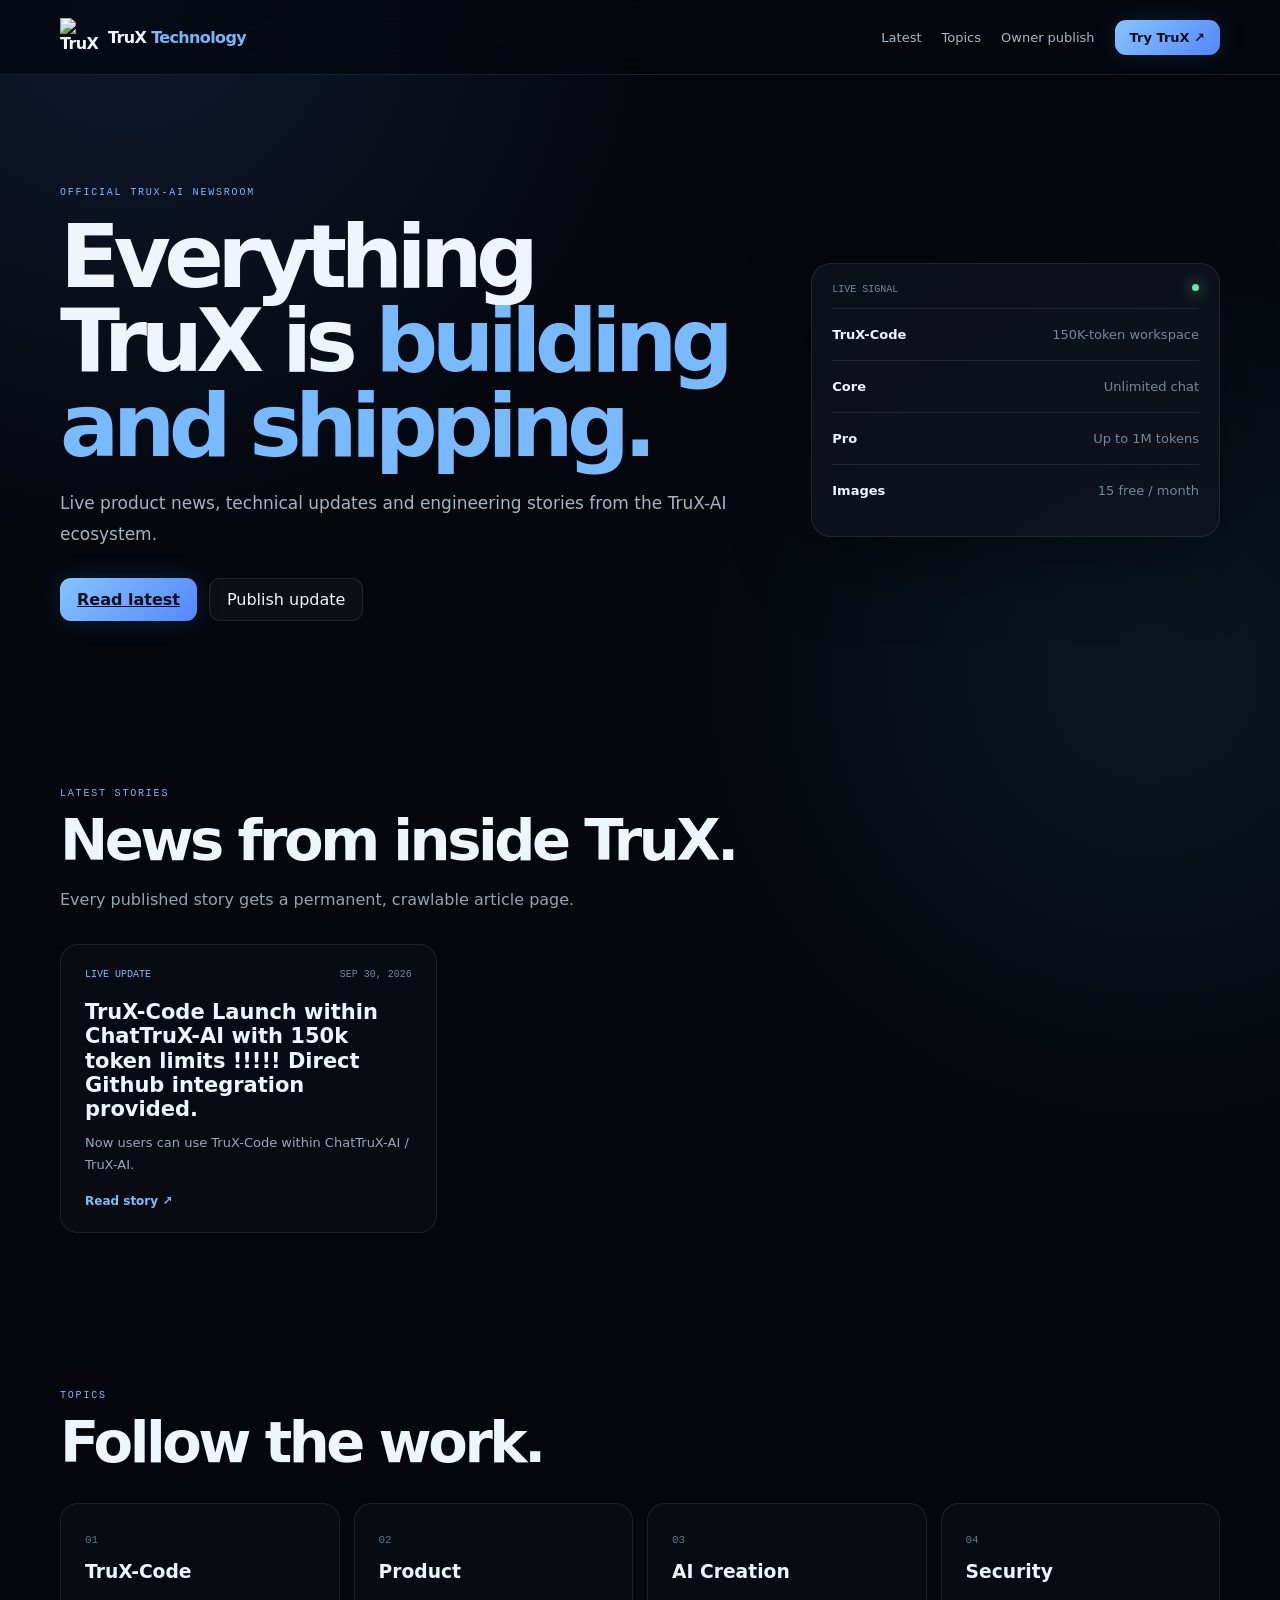
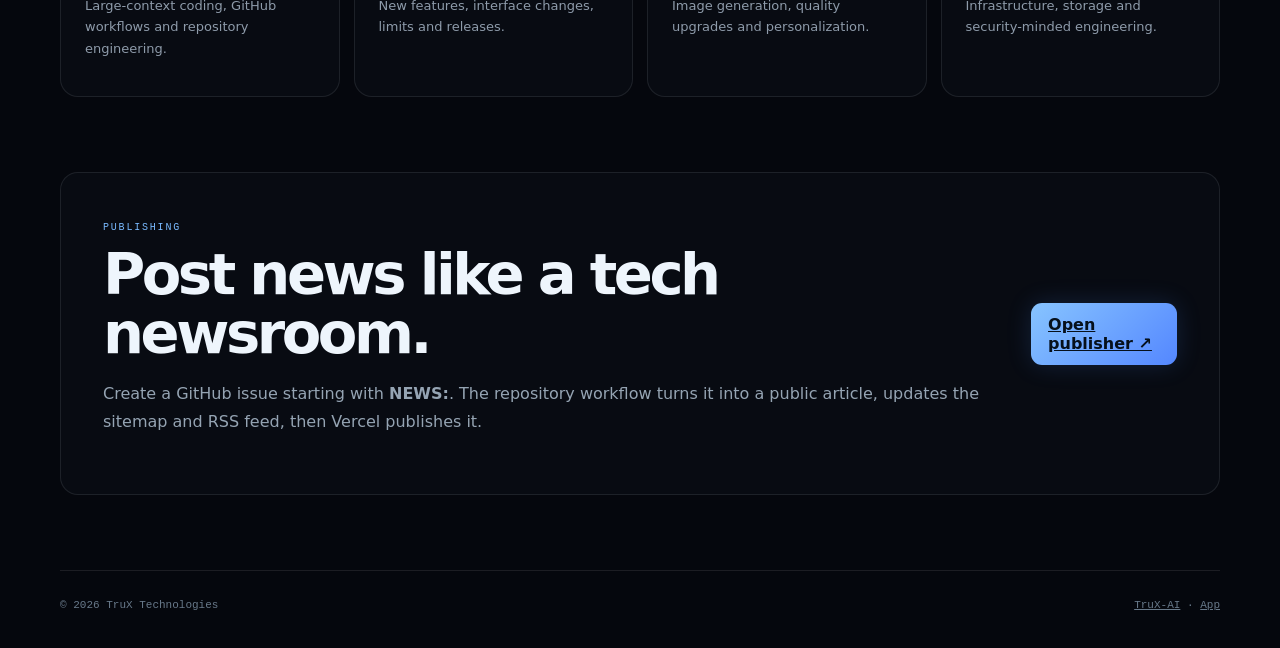
==== index.html @ 9b625fb2 "Label TruX Technology owner publishing" ====
<!doctype html><html lang="en"><head><meta charset="utf-8"><meta name="viewport" content="width=device-width,initial-scale=1"><title>TruX Technology — Official AI News</title><meta name="description" content="Official TruX-AI news, product updates, engineering notes, TruX-Code stories, image generation updates and security developments."><meta name="robots" content="index,follow,max-image-preview:large,max-snippet:-1,max-video-preview:-1"><link rel="canonical" href="https://technology.trux.website/"><link rel="icon" href="https://chat.trux.website/icon-192.png" type="image/png"><meta property="og:type" content="website"><meta property="og:url" content="https://technology.trux.website/"><meta property="og:title" content="TruX Technology — Official AI News"><meta property="og:description" content="The official TruX-AI newsroom."><meta property="og:image" content="https://chat.trux.website/icon-192.png"><link rel="alternate" type="application/rss+xml" title="TruX Technology RSS" href="/rss.xml"><script type="application/ld+json">{"@context":"https://schema.org","@type":"NewsMediaOrganization","name":"TruX Technology","url":"https://technology.trux.website/","logo":"https://chat.trux.website/icon-192.png","sameAs":["https://trux.website/"]}</script><link rel="stylesheet" href="/styles.css"></head><body><header><div class="wrap nav"><a class="brand" href="/"><img src="https://chat.trux.website/icon-192.png" alt="TruX logo"><span>TruX <b>Technology</b></span></a><nav><a href="#latest">Latest</a><a href="#topics">Topics</a><a href="/publisher.html">Owner publish</a><a class="try" href="https://chat.trux.website/">Try TruX ↗</a></nav></div></header><main><section class="wrap hero"><div><small>OFFICIAL TRUX-AI NEWSROOM</small><h1>Everything TruX is <em>building and shipping.</em></h1><p>Live product news, technical updates and engineering stories from the TruX-AI ecosystem.</p><div class="actions"><a class="try big" href="#latest">Read latest</a><a class="outline" href="/publisher.html">Publish update</a></div></div><aside class="panel"><div class="panel-head">LIVE SIGNAL <i></i></div><div><b>TruX-Code</b><span>150K-token workspace</span></div><div><b>Core</b><span>Unlimited chat</span></div><div><b>Pro</b><span>Up to 1M tokens</span></div><div><b>Images</b><span>15 free / month</span></div></aside></section><section id="latest" class="wrap section"><div class="heading"><small>LATEST STORIES</small><h2>News from inside TruX.</h2><p>Every published story gets a permanent, crawlable article page.</p></div><div id="feed" class="feed"></div></section><section id="topics" class="wrap section"><div class="heading"><small>TOPICS</small><h2>Follow the work.</h2></div><div class="topics"><article><b>01</b><h3>TruX-Code</h3><p>Large-context coding, GitHub workflows and repository engineering.</p></article><article><b>02</b><h3>Product</h3><p>New features, interface changes, limits and releases.</p></article><article><b>03</b><h3>AI Creation</h3><p>Image generation, quality upgrades and personalization.</p></article><article><b>04</b><h3>Security</h3><p>Infrastructure, storage and security-minded engineering.</p></article></div></section><section class="wrap publish"><div><small>PUBLISHING</small><h2>Post news like a tech newsroom.</h2><p>Create a GitHub issue starting with <b>NEWS:</b>. The repository workflow turns it into a public article, updates the sitemap and RSS feed, then Vercel publishes it.</p></div><a class="try big" href="/publisher.html">Open publisher ↗</a></section></main><footer class="wrap foot"><span>© 2026 TruX Technologies</span><span><a href="https://trux.website/">TruX-AI</a> · <a href="https://chat.trux.website/">App</a></span></footer><script src="/app.js" defer></script></body></html>
---- styles.css ----
:root{--bg:#05070d;--panel:rgba(15,19,29,.82);--line:rgba(255,255,255,.09);--text:#eef5fc;--muted:#95a4b3;--blue:#76b7ff}*{box-sizing:border-box}body{margin:0;color:var(--text);font-family:Manrope,system-ui,sans-serif;background:radial-gradient(circle at 10% 0%,rgba(72,130,255,.14),transparent 34rem),radial-gradient(circle at 90% 30%,rgba(70,215,255,.08),transparent 30rem),var(--bg)}a{color:inherit}.wrap{width:min(1160px,calc(100% - 36px));margin:auto}header{position:sticky;top:0;z-index:10;background:rgba(5,7,13,.74);backdrop-filter:blur(18px);border-bottom:1px solid var(--line)}.nav{height:74px;display:flex;align-items:center;justify-content:space-between}.brand{display:flex;align-items:center;gap:10px;text-decoration:none;font-weight:800;letter-spacing:-.04em}.brand img{width:38px;height:38px;object-fit:contain}.brand b{color:var(--blue)}nav{display:flex;gap:20px;align-items:center}nav a{font-size:13px;color:#aab7c4;text-decoration:none}.try{display:inline-flex!important;padding:10px 15px;border-radius:11px;background:linear-gradient(135deg,#87c4ff,#5487ff);color:#06101b!important;font-weight:800;box-shadow:0 0 25px rgba(80,145,255,.17)}.hero{display:grid;grid-template-columns:1.25fr .75fr;gap:70px;align-items:center;padding:105px 0 85px}.hero small,.heading small,.publish small{font:500 10px DM Mono,monospace;letter-spacing:.18em;color:#79baff}.hero h1{font-size:clamp(48px,7vw,88px);line-height:.96;letter-spacing:-.075em;margin:16px 0 20px}.hero em{font-style:normal;color:#79baff}.hero p{max-width:670px;font-size:17px;line-height:1.8;color:#a6b4c1}.actions{display:flex;gap:12px;margin-top:28px}.big{padding:12px 17px}.outline{display:inline-flex;padding:11px 17px;border:1px solid var(--line);border-radius:11px;text-decoration:none;background:rgba(255,255,255,.035)}.panel{padding:20px;border:1px solid var(--line);border-radius:20px;background:var(--panel);box-shadow:0 25px 75px rgba(0,0,0,.35)}.panel-head{display:flex;justify-content:space-between;color:#72879a;font:10px DM Mono,monospace;padding-bottom:13px;border-bottom:1px solid var(--line)}.panel-head i{width:7px;height:7px;border-radius:50%;background:#62e8a1;box-shadow:0 0 15px #62e8a1}.panel>div:not(.panel-head){display:flex;justify-content:space-between;gap:14px;padding:18px 0;border-bottom:1px solid var(--line);font-size:13px}.panel>div:last-child{border:0}.panel span{color:#758899;text-align:right}.section{padding:75px 0}.heading{max-width:700px;margin-bottom:30px}.heading h2,.publish h2{font-size:clamp(34px,4.5vw,58px);line-height:1.02;letter-spacing:-.06em;margin:12px 0}.heading p,.publish p{color:var(--muted);line-height:1.75}.feed{display:grid;grid-template-columns:repeat(3,1fr);gap:15px}.card,.topics article,.publish{border:1px solid var(--line);background:rgba(9,13,21,.8);border-radius:18px}.card{padding:24px;min-height:265px;display:flex;flex-direction:column}.meta{display:flex;justify-content:space-between;color:#758697;font:10px DM Mono,monospace;text-transform:uppercase}.tag{color:#7ebcff}.card h3{font-size:21px;line-height:1.15;margin:20px 0 11px}.card p{font-size:13px;line-height:1.7;color:#99a7b5;margin:0}.read{margin-top:auto;padding-top:18px;color:#7ebcff;text-decoration:none;font-size:12px;font-weight:800}.topics{display:grid;grid-template-columns:repeat(4,1fr);gap:14px}.topics article{padding:24px}.topics article>b{color:#5e7488;font:11px DM Mono,monospace}.topics h3{margin:14px 0 8px}.topics p{color:#8e9baa;line-height:1.65;font-size:13px}.publish{display:flex;justify-content:space-between;gap:28px;align-items:center;padding:42px;margin-bottom:75px}.foot{display:flex;justify-content:space-between;gap:20px;border-top:1px solid var(--line);padding:28px 0 36px;color:#68798a;font:11px DM Mono,monospace}.foot a{color:inherit}@media(max-width:850px){nav a:not(.try){display:none}.hero{grid-template-columns:1fr;gap:35px;padding-top:70px}.feed{grid-template-columns:1fr}.topics{grid-template-columns:1fr 1fr}.publish{flex-direction:column;align-items:flex-start}}@media(max-width:520px){.topics{grid-template-columns:1fr}.hero h1{font-size:50px}.foot{flex-direction:column}}
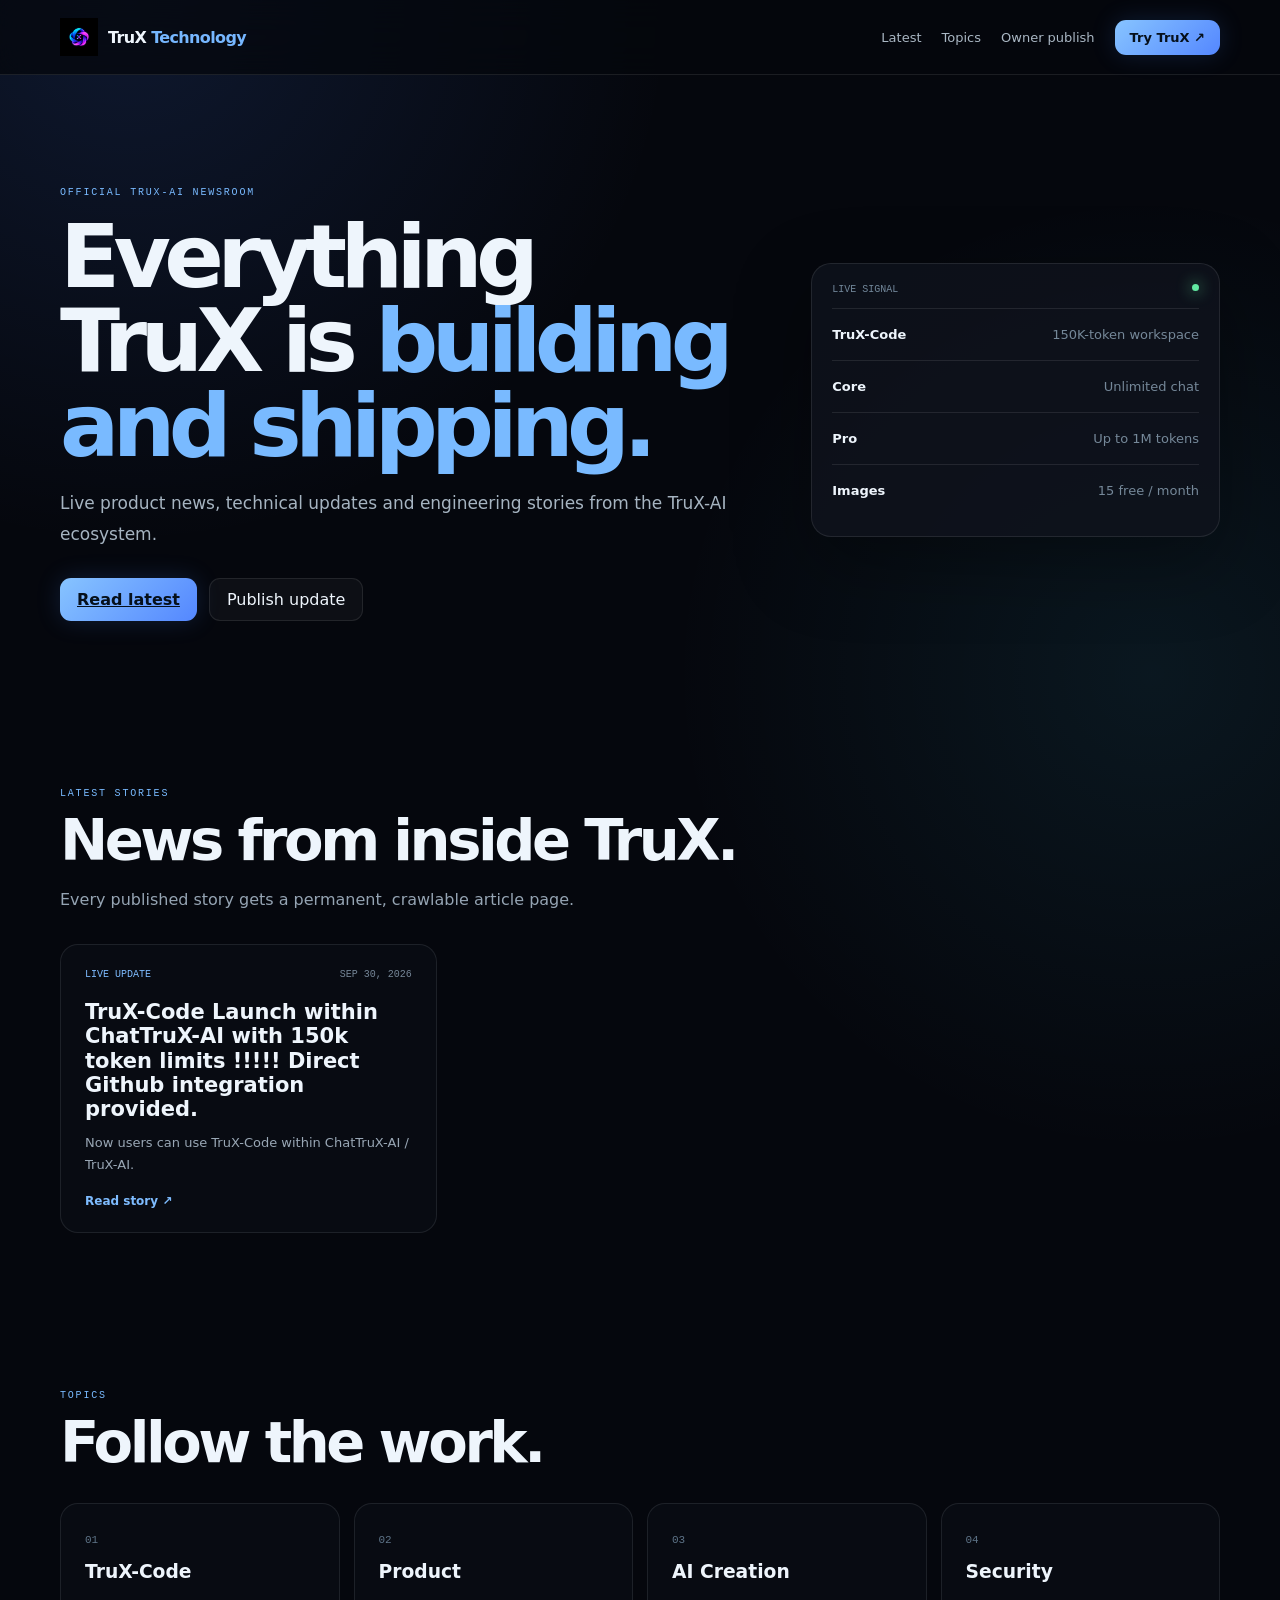
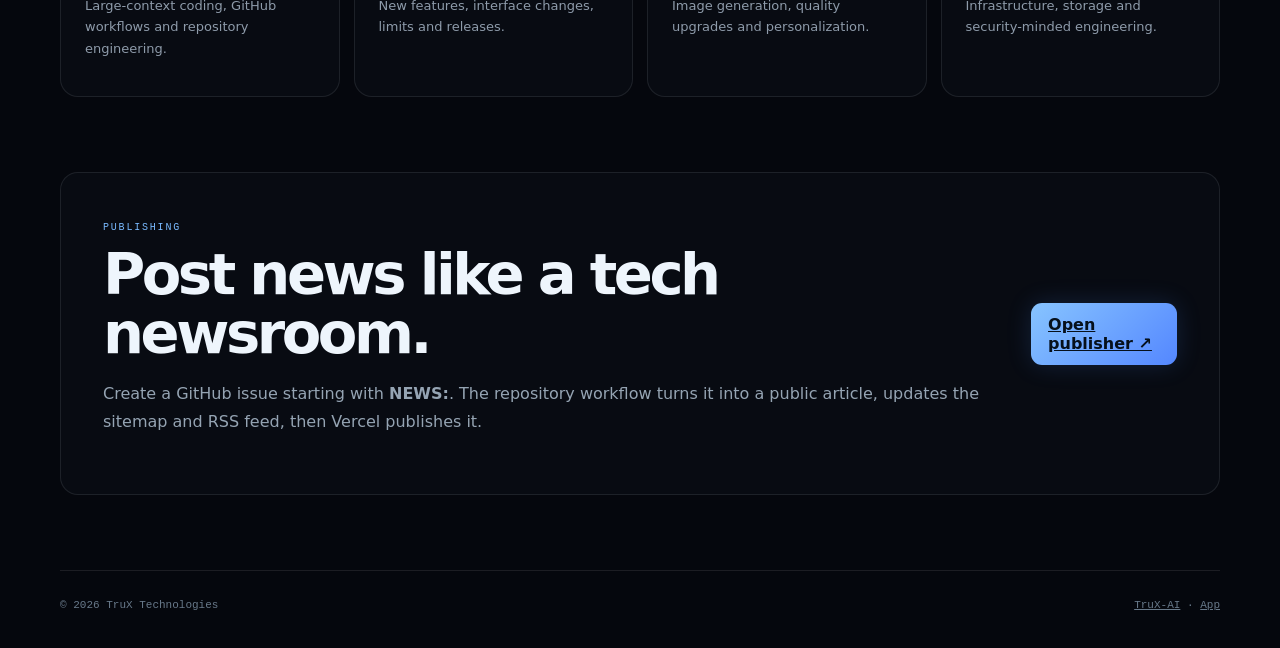
==== commit b1a8882a: "fix Google crawler asset dependency on app domain" ====
--- a/index.html
+++ b/index.html
@@ -1 +1 @@
-<!doctype html><html lang="en"><head><meta charset="utf-8"><meta name="viewport" content="width=device-width,initial-scale=1"><title>TruX Technology — Official AI News</title><meta name="description" content="Official TruX-AI news, product updates, engineering notes, TruX-Code stories, image generation updates and security developments."><meta name="robots" content="index,follow,max-image-preview:large,max-snippet:-1,max-video-preview:-1"><link rel="canonical" href="https://technology.trux.website/"><link rel="icon" href="https://chat.trux.website/icon-192.png" type="image/png"><meta property="og:type" content="website"><meta property="og:url" content="https://technology.trux.website/"><meta property="og:title" content="TruX Technology — Official AI News"><meta property="og:description" content="The official TruX-AI newsroom."><meta property="og:image" content="https://chat.trux.website/icon-192.png"><link rel="alternate" type="application/rss+xml" title="TruX Technology RSS" href="/rss.xml"><script type="application/ld+json">{"@context":"https://schema.org","@type":"NewsMediaOrganization","name":"TruX Technology","url":"https://technology.trux.website/","logo":"https://chat.trux.website/icon-192.png","sameAs":["https://trux.website/"]}</script><link rel="stylesheet" href="/styles.css"></head><body><header><div class="wrap nav"><a class="brand" href="/"><img src="https://chat.trux.website/icon-192.png" alt="TruX logo"><span>TruX <b>Technology</b></span></a><nav><a href="#latest">Latest</a><a href="#topics">Topics</a><a href="/publisher.html">Owner publish</a><a class="try" href="https://chat.trux.website/">Try TruX ↗</a></nav></div></header><main><section class="wrap hero"><div><small>OFFICIAL TRUX-AI NEWSROOM</small><h1>Everything TruX is <em>building and shipping.</em></h1><p>Live product news, technical updates and engineering stories from the TruX-AI ecosystem.</p><div class="actions"><a class="try big" href="#latest">Read latest</a><a class="outline" href="/publisher.html">Publish update</a></div></div><aside class="panel"><div class="panel-head">LIVE SIGNAL <i></i></div><div><b>TruX-Code</b><span>150K-token workspace</span></div><div><b>Core</b><span>Unlimited chat</span></div><div><b>Pro</b><span>Up to 1M tokens</span></div><div><b>Images</b><span>15 free / month</span></div></aside></section><section id="latest" class="wrap section"><div class="heading"><small>LATEST STORIES</small><h2>News from inside TruX.</h2><p>Every published story gets a permanent, crawlable article page.</p></div><div id="feed" class="feed"></div></section><section id="topics" class="wrap section"><div class="heading"><small>TOPICS</small><h2>Follow the work.</h2></div><div class="topics"><article><b>01</b><h3>TruX-Code</h3><p>Large-context coding, GitHub workflows and repository engineering.</p></article><article><b>02</b><h3>Product</h3><p>New features, interface changes, limits and releases.</p></article><article><b>03</b><h3>AI Creation</h3><p>Image generation, quality upgrades and personalization.</p></article><article><b>04</b><h3>Security</h3><p>Infrastructure, storage and security-minded engineering.</p></article></div></section><section class="wrap publish"><div><small>PUBLISHING</small><h2>Post news like a tech newsroom.</h2><p>Create a GitHub issue starting with <b>NEWS:</b>. The repository workflow turns it into a public article, updates the sitemap and RSS feed, then Vercel publishes it.</p></div><a class="try big" href="/publisher.html">Open publisher ↗</a></section></main><footer class="wrap foot"><span>© 2026 TruX Technologies</span><span><a href="https://trux.website/">TruX-AI</a> · <a href="https://chat.trux.website/">App</a></span></footer><script src="/app.js" defer></script></body></html>+<!doctype html><html lang="en"><head><meta charset="utf-8"><meta name="viewport" content="width=device-width,initial-scale=1"><title>TruX Technology — Official AI News</title><meta name="description" content="Official TruX-AI news, product updates, engineering notes, TruX-Code stories, image generation updates and security developments."><meta name="robots" content="index,follow,max-image-preview:large,max-snippet:-1,max-video-preview:-1"><link rel="canonical" href="https://technology.trux.website/"><link rel="icon" href="/icon-192.png" type="image/png"><meta property="og:type" content="website"><meta property="og:url" content="https://technology.trux.website/"><meta property="og:title" content="TruX Technology — Official AI News"><meta property="og:description" content="The official TruX-AI newsroom."><meta property="og:image" content="/icon-192.png"><link rel="alternate" type="application/rss+xml" title="TruX Technology RSS" href="/rss.xml"><script type="application/ld+json">{"@context":"https://schema.org","@type":"NewsMediaOrganization","name":"TruX Technology","url":"https://technology.trux.website/","logo":"/icon-192.png","sameAs":["https://trux.website/"]}</script><link rel="stylesheet" href="/styles.css"></head><body><header><div class="wrap nav"><a class="brand" href="/"><img src="/icon-192.png" alt="TruX logo"><span>TruX <b>Technology</b></span></a><nav><a href="#latest">Latest</a><a href="#topics">Topics</a><a href="/publisher.html">Owner publish</a><a class="try" href="https://chat.trux.website/">Try TruX ↗</a></nav></div></header><main><section class="wrap hero"><div><small>OFFICIAL TRUX-AI NEWSROOM</small><h1>Everything TruX is <em>building and shipping.</em></h1><p>Live product news, technical updates and engineering stories from the TruX-AI ecosystem.</p><div class="actions"><a class="try big" href="#latest">Read latest</a><a class="outline" href="/publisher.html">Publish update</a></div></div><aside class="panel"><div class="panel-head">LIVE SIGNAL <i></i></div><div><b>TruX-Code</b><span>150K-token workspace</span></div><div><b>Core</b><span>Unlimited chat</span></div><div><b>Pro</b><span>Up to 1M tokens</span></div><div><b>Images</b><span>15 free / month</span></div></aside></section><section id="latest" class="wrap section"><div class="heading"><small>LATEST STORIES</small><h2>News from inside TruX.</h2><p>Every published story gets a permanent, crawlable article page.</p></div><div id="feed" class="feed"></div></section><section id="topics" class="wrap section"><div class="heading"><small>TOPICS</small><h2>Follow the work.</h2></div><div class="topics"><article><b>01</b><h3>TruX-Code</h3><p>Large-context coding, GitHub workflows and repository engineering.</p></article><article><b>02</b><h3>Product</h3><p>New features, interface changes, limits and releases.</p></article><article><b>03</b><h3>AI Creation</h3><p>Image generation, quality upgrades and personalization.</p></article><article><b>04</b><h3>Security</h3><p>Infrastructure, storage and security-minded engineering.</p></article></div></section><section class="wrap publish"><div><small>PUBLISHING</small><h2>Post news like a tech newsroom.</h2><p>Create a GitHub issue starting with <b>NEWS:</b>. The repository workflow turns it into a public article, updates the sitemap and RSS feed, then Vercel publishes it.</p></div><a class="try big" href="/publisher.html">Open publisher ↗</a></section></main><footer class="wrap foot"><span>© 2026 TruX Technologies</span><span><a href="https://trux.website/">TruX-AI</a> · <a href="https://chat.trux.website/">App</a></span></footer><script src="/app.js" defer></script></body></html>
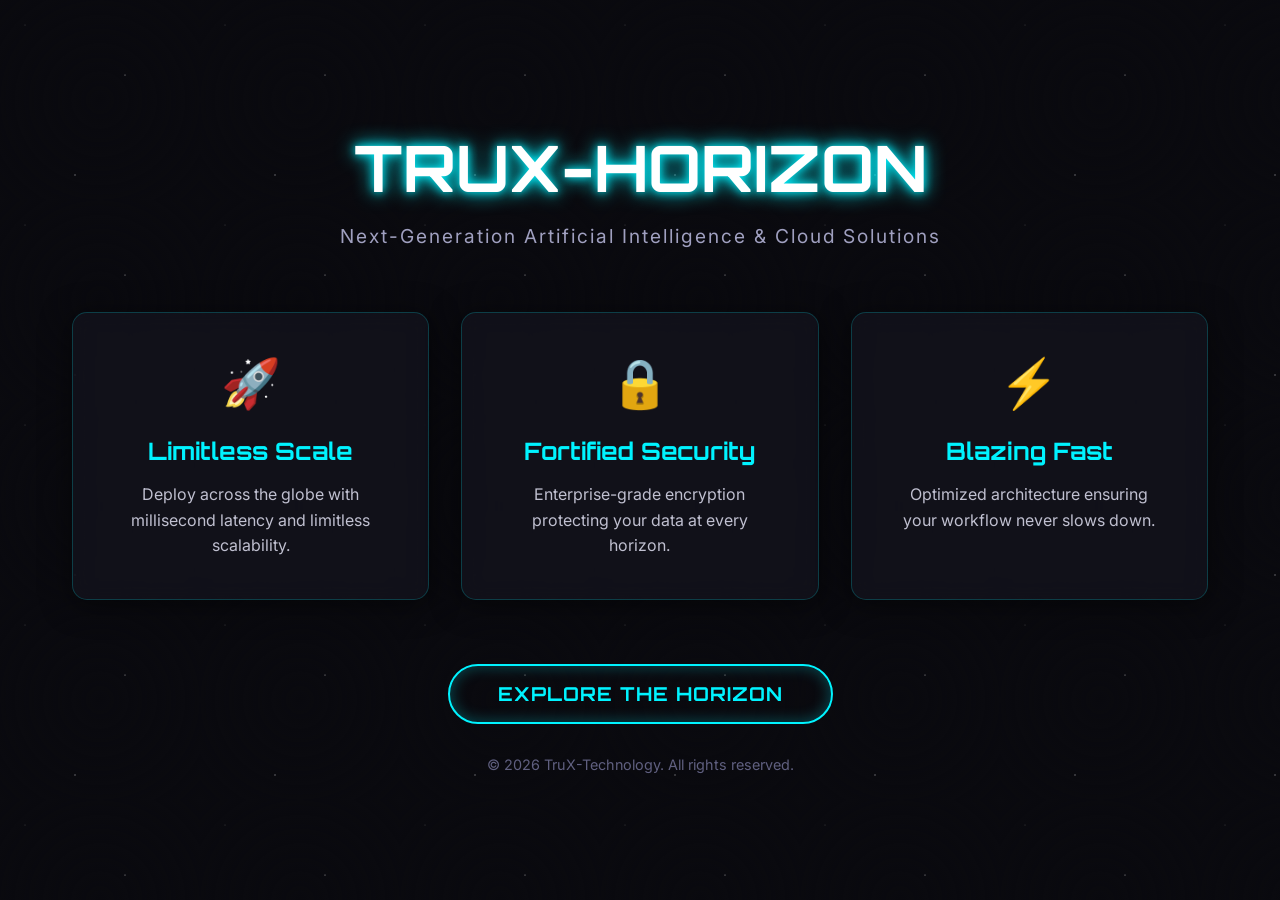
==== commit fb7208af: "Update UI and title to TruX-Technology" ====
--- a/index.html
+++ b/index.html
@@ -1 +1,40 @@
-<!doctype html><html lang="en"><head><meta charset="utf-8"><meta name="viewport" content="width=device-width,initial-scale=1"><title>TruX Technology — Official AI News</title><meta name="description" content="Official TruX-AI news, product updates, engineering notes, TruX-Code stories, image generation updates and security developments."><meta name="robots" content="index,follow,max-image-preview:large,max-snippet:-1,max-video-preview:-1"><link rel="canonical" href="https://technology.trux.website/"><link rel="icon" href="/icon-192.png" type="image/png"><meta property="og:type" content="website"><meta property="og:url" content="https://technology.trux.website/"><meta property="og:title" content="TruX Technology — Official AI News"><meta property="og:description" content="The official TruX-AI newsroom."><meta property="og:image" content="/icon-192.png"><link rel="alternate" type="application/rss+xml" title="TruX Technology RSS" href="/rss.xml"><script type="application/ld+json">{"@context":"https://schema.org","@type":"NewsMediaOrganization","name":"TruX Technology","url":"https://technology.trux.website/","logo":"/icon-192.png","sameAs":["https://trux.website/"]}</script><link rel="stylesheet" href="/styles.css"></head><body><header><div class="wrap nav"><a class="brand" href="/"><img src="/icon-192.png" alt="TruX logo"><span>TruX <b>Technology</b></span></a><nav><a href="#latest">Latest</a><a href="#topics">Topics</a><a href="/publisher.html">Owner publish</a><a class="try" href="https://chat.trux.website/">Try TruX ↗</a></nav></div></header><main><section class="wrap hero"><div><small>OFFICIAL TRUX-AI NEWSROOM</small><h1>Everything TruX is <em>building and shipping.</em></h1><p>Live product news, technical updates and engineering stories from the TruX-AI ecosystem.</p><div class="actions"><a class="try big" href="#latest">Read latest</a><a class="outline" href="/publisher.html">Publish update</a></div></div><aside class="panel"><div class="panel-head">LIVE SIGNAL <i></i></div><div><b>TruX-Code</b><span>150K-token workspace</span></div><div><b>Core</b><span>Unlimited chat</span></div><div><b>Pro</b><span>Up to 1M tokens</span></div><div><b>Images</b><span>15 free / month</span></div></aside></section><section id="latest" class="wrap section"><div class="heading"><small>LATEST STORIES</small><h2>News from inside TruX.</h2><p>Every published story gets a permanent, crawlable article page.</p></div><div id="feed" class="feed"></div></section><section id="topics" class="wrap section"><div class="heading"><small>TOPICS</small><h2>Follow the work.</h2></div><div class="topics"><article><b>01</b><h3>TruX-Code</h3><p>Large-context coding, GitHub workflows and repository engineering.</p></article><article><b>02</b><h3>Product</h3><p>New features, interface changes, limits and releases.</p></article><article><b>03</b><h3>AI Creation</h3><p>Image generation, quality upgrades and personalization.</p></article><article><b>04</b><h3>Security</h3><p>Infrastructure, storage and security-minded engineering.</p></article></div></section><section class="wrap publish"><div><small>PUBLISHING</small><h2>Post news like a tech newsroom.</h2><p>Create a GitHub issue starting with <b>NEWS:</b>. The repository workflow turns it into a public article, updates the sitemap and RSS feed, then Vercel publishes it.</p></div><a class="try big" href="/publisher.html">Open publisher ↗</a></section></main><footer class="wrap foot"><span>© 2026 TruX Technologies</span><span><a href="https://trux.website/">TruX-AI</a> · <a href="https://chat.trux.website/">App</a></span></footer><script src="/app.js" defer></script></body></html>+<!DOCTYPE html>
+<html lang="en">
+<head>
+    <meta charset="UTF-8">
+    <meta name="viewport" content="width=device-width, initial-scale=1.0">
+    <title>TruX-Technology</title>
+    <link rel="stylesheet" href="styles.css">
+    <link href="https://fonts.googleapis.com/css2?family=Orbitron:wght@400;700&family=Inter:wght@300;500;700&display=swap" rel="stylesheet">
+</head>
+<body>
+    <div class="stars"></div>
+    <div class="container">
+        <header>
+            <h1 class="glitch" data-text="TruX-Horizon">TruX-Horizon</h1>
+            <p class="subtitle">Next-Generation Artificial Intelligence & Cloud Solutions</p>
+        </header>
+        <main>
+            <section class="card">
+                <div class="icon">🚀</div>
+                <h2>Limitless Scale</h2>
+                <p>Deploy across the globe with millisecond latency and limitless scalability.</p>
+            </section>
+            <section class="card">
+                <div class="icon">🔒</div>
+                <h2>Fortified Security</h2>
+                <p>Enterprise-grade encryption protecting your data at every horizon.</p>
+            </section>
+            <section class="card">
+                <div class="icon">⚡</div>
+                <h2>Blazing Fast</h2>
+                <p>Optimized architecture ensuring your workflow never slows down.</p>
+            </section>
+        </main>
+        <footer>
+            <button class="cta-button">Explore the Horizon</button>
+            <p class="copyright">© 2026 TruX-Technology. All rights reserved.</p>
+        </footer>
+    </div>
+</body>
+</html>
--- a/styles.css
+++ b/styles.css
@@ -1 +1,147 @@
-:root{--bg:#05070d;--panel:rgba(15,19,29,.82);--line:rgba(255,255,255,.09);--text:#eef5fc;--muted:#95a4b3;--blue:#76b7ff}*{box-sizing:border-box}body{margin:0;color:var(--text);font-family:Manrope,system-ui,sans-serif;background:radial-gradient(circle at 10% 0%,rgba(72,130,255,.14),transparent 34rem),radial-gradient(circle at 90% 30%,rgba(70,215,255,.08),transparent 30rem),var(--bg)}a{color:inherit}.wrap{width:min(1160px,calc(100% - 36px));margin:auto}header{position:sticky;top:0;z-index:10;background:rgba(5,7,13,.74);backdrop-filter:blur(18px);border-bottom:1px solid var(--line)}.nav{height:74px;display:flex;align-items:center;justify-content:space-between}.brand{display:flex;align-items:center;gap:10px;text-decoration:none;font-weight:800;letter-spacing:-.04em}.brand img{width:38px;height:38px;object-fit:contain}.brand b{color:var(--blue)}nav{display:flex;gap:20px;align-items:center}nav a{font-size:13px;color:#aab7c4;text-decoration:none}.try{display:inline-flex!important;padding:10px 15px;border-radius:11px;background:linear-gradient(135deg,#87c4ff,#5487ff);color:#06101b!important;font-weight:800;box-shadow:0 0 25px rgba(80,145,255,.17)}.hero{display:grid;grid-template-columns:1.25fr .75fr;gap:70px;align-items:center;padding:105px 0 85px}.hero small,.heading small,.publish small{font:500 10px DM Mono,monospace;letter-spacing:.18em;color:#79baff}.hero h1{font-size:clamp(48px,7vw,88px);line-height:.96;letter-spacing:-.075em;margin:16px 0 20px}.hero em{font-style:normal;color:#79baff}.hero p{max-width:670px;font-size:17px;line-height:1.8;color:#a6b4c1}.actions{display:flex;gap:12px;margin-top:28px}.big{padding:12px 17px}.outline{display:inline-flex;padding:11px 17px;border:1px solid var(--line);border-radius:11px;text-decoration:none;background:rgba(255,255,255,.035)}.panel{padding:20px;border:1px solid var(--line);border-radius:20px;background:var(--panel);box-shadow:0 25px 75px rgba(0,0,0,.35)}.panel-head{display:flex;justify-content:space-between;color:#72879a;font:10px DM Mono,monospace;padding-bottom:13px;border-bottom:1px solid var(--line)}.panel-head i{width:7px;height:7px;border-radius:50%;background:#62e8a1;box-shadow:0 0 15px #62e8a1}.panel>div:not(.panel-head){display:flex;justify-content:space-between;gap:14px;padding:18px 0;border-bottom:1px solid var(--line);font-size:13px}.panel>div:last-child{border:0}.panel span{color:#758899;text-align:right}.section{padding:75px 0}.heading{max-width:700px;margin-bottom:30px}.heading h2,.publish h2{font-size:clamp(34px,4.5vw,58px);line-height:1.02;letter-spacing:-.06em;margin:12px 0}.heading p,.publish p{color:var(--muted);line-height:1.75}.feed{display:grid;grid-template-columns:repeat(3,1fr);gap:15px}.card,.topics article,.publish{border:1px solid var(--line);background:rgba(9,13,21,.8);border-radius:18px}.card{padding:24px;min-height:265px;display:flex;flex-direction:column}.meta{display:flex;justify-content:space-between;color:#758697;font:10px DM Mono,monospace;text-transform:uppercase}.tag{color:#7ebcff}.card h3{font-size:21px;line-height:1.15;margin:20px 0 11px}.card p{font-size:13px;line-height:1.7;color:#99a7b5;margin:0}.read{margin-top:auto;padding-top:18px;color:#7ebcff;text-decoration:none;font-size:12px;font-weight:800}.topics{display:grid;grid-template-columns:repeat(4,1fr);gap:14px}.topics article{padding:24px}.topics article>b{color:#5e7488;font:11px DM Mono,monospace}.topics h3{margin:14px 0 8px}.topics p{color:#8e9baa;line-height:1.65;font-size:13px}.publish{display:flex;justify-content:space-between;gap:28px;align-items:center;padding:42px;margin-bottom:75px}.foot{display:flex;justify-content:space-between;gap:20px;border-top:1px solid var(--line);padding:28px 0 36px;color:#68798a;font:11px DM Mono,monospace}.foot a{color:inherit}@media(max-width:850px){nav a:not(.try){display:none}.hero{grid-template-columns:1fr;gap:35px;padding-top:70px}.feed{grid-template-columns:1fr}.topics{grid-template-columns:1fr 1fr}.publish{flex-direction:column;align-items:flex-start}}@media(max-width:520px){.topics{grid-template-columns:1fr}.hero h1{font-size:50px}.foot{flex-direction:column}}+:root {
+    --primary: #00f3ff;
+    --secondary: #bc13fe;
+    --bg-dark: #0a0a0f;
+    --card-bg: rgba(20, 20, 30, 0.7);
+    --text: #e0e0ff;
+}
+
+* {
+    margin: 0;
+    padding: 0;
+    box-sizing: border-box;
+}
+
+body {
+    background-color: var(--bg-dark);
+    color: var(--text);
+    font-family: 'Inter', sans-serif;
+    min-height: 100vh;
+    overflow-x: hidden;
+    position: relative;
+    display: flex;
+    justify-content: center;
+    align-items: center;
+}
+
+/* Background Stars Effect */
+.stars {
+    position: fixed;
+    top: 0;
+    left: 0;
+    width: 100%;
+    height: 100%;
+    pointer-events: none;
+    background: radial-gradient(circle at center, transparent 0%, var(--bg-dark) 100%),
+                url('[data-uri]');
+    background-size: 200px 200px;
+    animation: drift 100s linear infinite;
+    z-index: -1;
+}
+
+@keyframes drift {
+    from { transform: translateY(0); }
+    to { transform: translateY(200px); }
+}
+
+.container {
+    max-width: 1200px;
+    padding: 2rem;
+    width: 100%;
+    text-align: center;
+    z-index: 1;
+}
+
+header {
+    margin-bottom: 4rem;
+}
+
+.glitch {
+    font-family: 'Orbitron', sans-serif;
+    font-size: 4rem;
+    font-weight: 700;
+    text-transform: uppercase;
+    position: relative;
+    color: white;
+    text-shadow: 0 0 10px var(--primary), 0 0 20px var(--primary);
+    margin-bottom: 1rem;
+}
+
+.subtitle {
+    font-size: 1.2rem;
+    color: #a0a0c0;
+    letter-spacing: 2px;
+}
+
+main {
+    display: grid;
+    grid-template-columns: repeat(auto-fit, minmax(300px, 1fr));
+    gap: 2rem;
+    margin-bottom: 4rem;
+}
+
+.card {
+    background: var(--card-bg);
+    border: 1px solid rgba(0, 243, 255, 0.2);
+    border-radius: 15px;
+    padding: 2.5rem;
+    transition: all 0.3s ease;
+    backdrop-filter: blur(10px);
+    box-shadow: 0 4px 30px rgba(0, 0, 0, 0.5);
+}
+
+.card:hover {
+    transform: translateY(-10px);
+    border-color: var(--primary);
+    box-shadow: 0 10px 40px rgba(0, 243, 255, 0.2);
+}
+
+.icon {
+    font-size: 3rem;
+    margin-bottom: 1.5rem;
+}
+
+.card h2 {
+    font-family: 'Orbitron', sans-serif;
+    color: var(--primary);
+    margin-bottom: 1rem;
+    font-size: 1.5rem;
+}
+
+.card p {
+    line-height: 1.6;
+    color: #c0c0d0;
+}
+
+.cta-button {
+    background: transparent;
+    color: var(--primary);
+    font-family: 'Orbitron', sans-serif;
+    font-size: 1.2rem;
+    font-weight: bold;
+    padding: 1rem 3rem;
+    border: 2px solid var(--primary);
+    border-radius: 30px;
+    cursor: pointer;
+    transition: all 0.3s ease;
+    text-transform: uppercase;
+    letter-spacing: 1px;
+    box-shadow: 0 0 15px rgba(0, 243, 255, 0.3) inset;
+    margin-bottom: 2rem;
+}
+
+.cta-button:hover {
+    background: var(--primary);
+    color: var(--bg-dark);
+    box-shadow: 0 0 30px var(--primary);
+}
+
+.copyright {
+    color: #606080;
+    font-size: 0.9rem;
+}
+
+@media (max-width: 768px) {
+    .glitch { font-size: 2.5rem; }
+    main { grid-template-columns: 1fr; }
+}
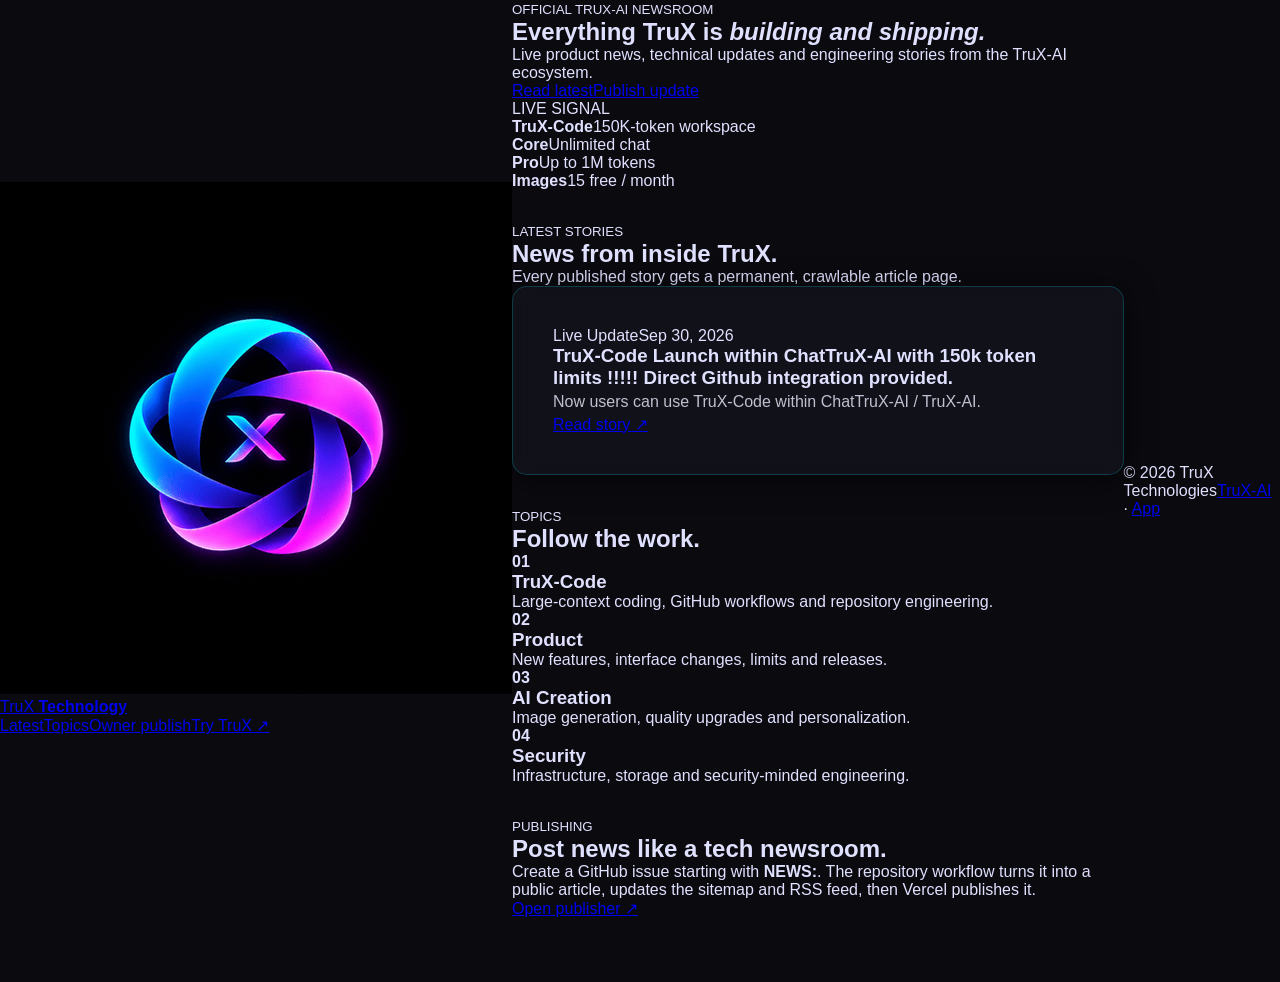
==== commit 4433344a: "Restore TruX Horizon newsroom functionality" ====
--- a/index.html
+++ b/index.html
@@ -1,40 +1 @@
-<!DOCTYPE html>
-<html lang="en">
-<head>
-    <meta charset="UTF-8">
-    <meta name="viewport" content="width=device-width, initial-scale=1.0">
-    <title>TruX-Technology</title>
-    <link rel="stylesheet" href="styles.css">
-    <link href="https://fonts.googleapis.com/css2?family=Orbitron:wght@400;700&family=Inter:wght@300;500;700&display=swap" rel="stylesheet">
-</head>
-<body>
-    <div class="stars"></div>
-    <div class="container">
-        <header>
-            <h1 class="glitch" data-text="TruX-Horizon">TruX-Horizon</h1>
-            <p class="subtitle">Next-Generation Artificial Intelligence & Cloud Solutions</p>
-        </header>
-        <main>
-            <section class="card">
-                <div class="icon">🚀</div>
-                <h2>Limitless Scale</h2>
-                <p>Deploy across the globe with millisecond latency and limitless scalability.</p>
-            </section>
-            <section class="card">
-                <div class="icon">🔒</div>
-                <h2>Fortified Security</h2>
-                <p>Enterprise-grade encryption protecting your data at every horizon.</p>
-            </section>
-            <section class="card">
-                <div class="icon">⚡</div>
-                <h2>Blazing Fast</h2>
-                <p>Optimized architecture ensuring your workflow never slows down.</p>
-            </section>
-        </main>
-        <footer>
-            <button class="cta-button">Explore the Horizon</button>
-            <p class="copyright">© 2026 TruX-Technology. All rights reserved.</p>
-        </footer>
-    </div>
-</body>
-</html>+<!doctype html><html lang="en"><head><meta charset="utf-8"><meta name="viewport" content="width=device-width,initial-scale=1"><title>TruX Technology — Official AI News</title><meta name="description" content="Official TruX-AI news, product updates, engineering notes, TruX-Code stories, image generation updates and security developments."><meta name="robots" content="index,follow,max-image-preview:large,max-snippet:-1,max-video-preview:-1"><link rel="canonical" href="https://technology.trux.website/"><link rel="icon" href="/icon-192.png" type="image/png"><meta property="og:type" content="website"><meta property="og:url" content="https://technology.trux.website/"><meta property="og:title" content="TruX Technology — Official AI News"><meta property="og:description" content="The official TruX-AI newsroom."><meta property="og:image" content="/icon-192.png"><link rel="alternate" type="application/rss+xml" title="TruX Technology RSS" href="/rss.xml"><script type="application/ld+json">{"@context":"https://schema.org","@type":"NewsMediaOrganization","name":"TruX Technology","url":"https://technology.trux.website/","logo":"/icon-192.png","sameAs":["https://trux.website/"]}</script><link rel="stylesheet" href="/styles.css"></head><body><header><div class="wrap nav"><a class="brand" href="/"><img src="/icon-192.png" alt="TruX logo"><span>TruX <b>Technology</b></span></a><nav><a href="#latest">Latest</a><a href="#topics">Topics</a><a href="/publisher.html">Owner publish</a><a class="try" href="https://chat.trux.website/">Try TruX ↗</a></nav></div></header><main><section class="wrap hero"><div><small>OFFICIAL TRUX-AI NEWSROOM</small><h1>Everything TruX is <em>building and shipping.</em></h1><p>Live product news, technical updates and engineering stories from the TruX-AI ecosystem.</p><div class="actions"><a class="try big" href="#latest">Read latest</a><a class="outline" href="/publisher.html">Publish update</a></div></div><aside class="panel"><div class="panel-head">LIVE SIGNAL <i></i></div><div><b>TruX-Code</b><span>150K-token workspace</span></div><div><b>Core</b><span>Unlimited chat</span></div><div><b>Pro</b><span>Up to 1M tokens</span></div><div><b>Images</b><span>15 free / month</span></div></aside></section><section id="latest" class="wrap section"><div class="heading"><small>LATEST STORIES</small><h2>News from inside TruX.</h2><p>Every published story gets a permanent, crawlable article page.</p></div><div id="feed" class="feed"></div></section><section id="topics" class="wrap section"><div class="heading"><small>TOPICS</small><h2>Follow the work.</h2></div><div class="topics"><article><b>01</b><h3>TruX-Code</h3><p>Large-context coding, GitHub workflows and repository engineering.</p></article><article><b>02</b><h3>Product</h3><p>New features, interface changes, limits and releases.</p></article><article><b>03</b><h3>AI Creation</h3><p>Image generation, quality upgrades and personalization.</p></article><article><b>04</b><h3>Security</h3><p>Infrastructure, storage and security-minded engineering.</p></article></div></section><section class="wrap publish"><div><small>PUBLISHING</small><h2>Post news like a tech newsroom.</h2><p>Create a GitHub issue starting with <b>NEWS:</b>. The repository workflow turns it into a public article, updates the sitemap and RSS feed, then Vercel publishes it.</p></div><a class="try big" href="/publisher.html">Open publisher ↗</a></section></main><footer class="wrap foot"><span>© 2026 TruX Technologies</span><span><a href="https://trux.website/">TruX-AI</a> · <a href="https://chat.trux.website/">App</a></span></footer><script src="/app.js" defer></script></body></html>
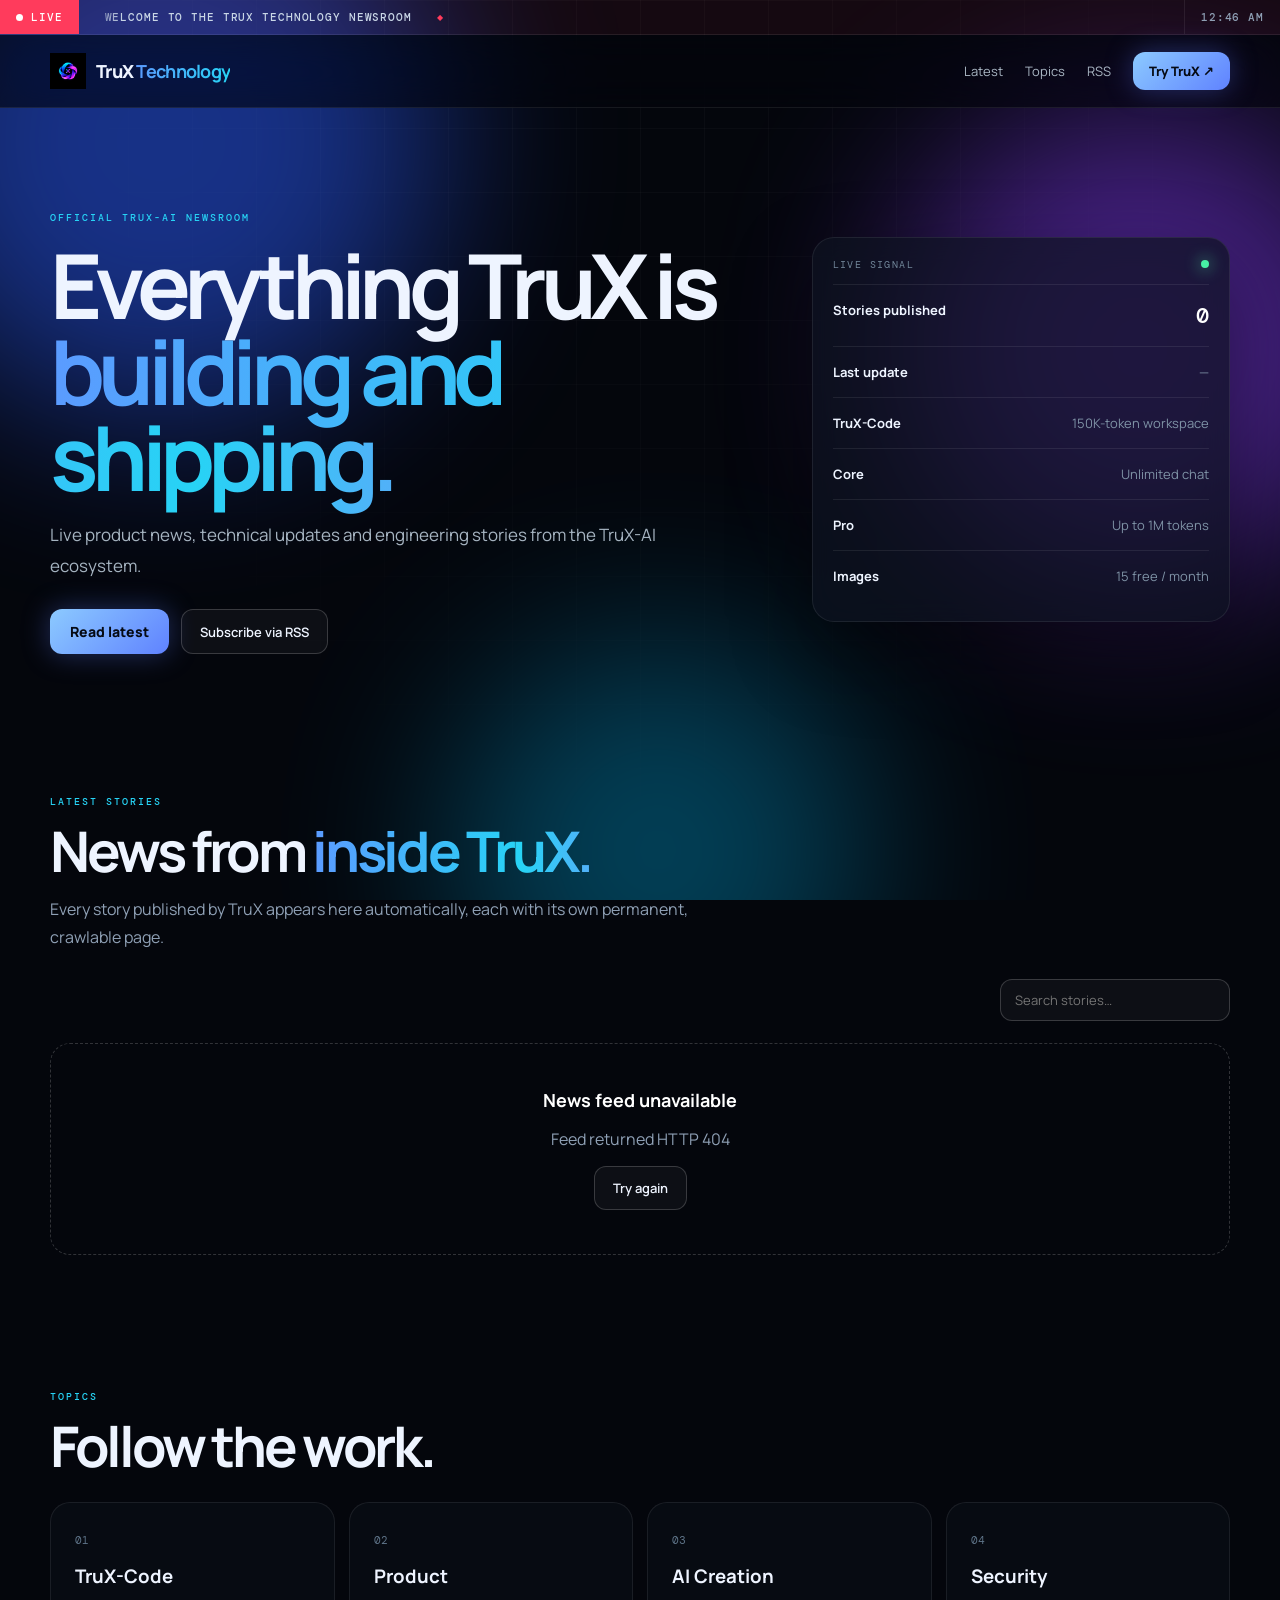
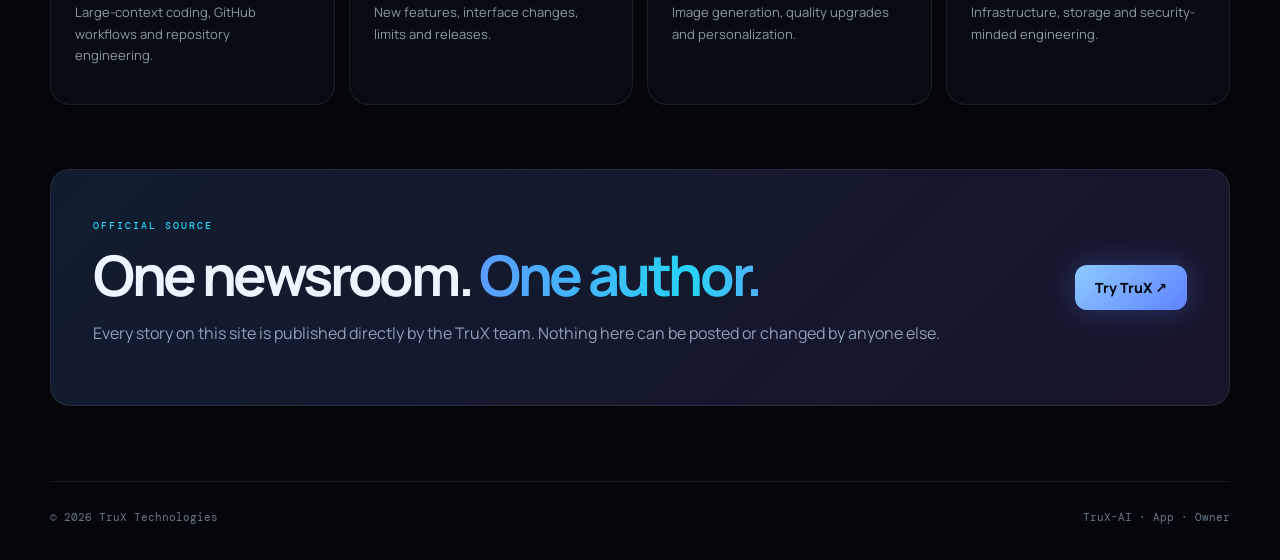
==== commit cf86855e: "Add files via upload" ====
--- a/index.html
+++ b/index.html
@@ -1 +1,104 @@
-<!doctype html><html lang="en"><head><meta charset="utf-8"><meta name="viewport" content="width=device-width,initial-scale=1"><title>TruX Technology — Official AI News</title><meta name="description" content="Official TruX-AI news, product updates, engineering notes, TruX-Code stories, image generation updates and security developments."><meta name="robots" content="index,follow,max-image-preview:large,max-snippet:-1,max-video-preview:-1"><link rel="canonical" href="https://technology.trux.website/"><link rel="icon" href="/icon-192.png" type="image/png"><meta property="og:type" content="website"><meta property="og:url" content="https://technology.trux.website/"><meta property="og:title" content="TruX Technology — Official AI News"><meta property="og:description" content="The official TruX-AI newsroom."><meta property="og:image" content="/icon-192.png"><link rel="alternate" type="application/rss+xml" title="TruX Technology RSS" href="/rss.xml"><script type="application/ld+json">{"@context":"https://schema.org","@type":"NewsMediaOrganization","name":"TruX Technology","url":"https://technology.trux.website/","logo":"/icon-192.png","sameAs":["https://trux.website/"]}</script><link rel="stylesheet" href="/styles.css"></head><body><header><div class="wrap nav"><a class="brand" href="/"><img src="/icon-192.png" alt="TruX logo"><span>TruX <b>Technology</b></span></a><nav><a href="#latest">Latest</a><a href="#topics">Topics</a><a href="/publisher.html">Owner publish</a><a class="try" href="https://chat.trux.website/">Try TruX ↗</a></nav></div></header><main><section class="wrap hero"><div><small>OFFICIAL TRUX-AI NEWSROOM</small><h1>Everything TruX is <em>building and shipping.</em></h1><p>Live product news, technical updates and engineering stories from the TruX-AI ecosystem.</p><div class="actions"><a class="try big" href="#latest">Read latest</a><a class="outline" href="/publisher.html">Publish update</a></div></div><aside class="panel"><div class="panel-head">LIVE SIGNAL <i></i></div><div><b>TruX-Code</b><span>150K-token workspace</span></div><div><b>Core</b><span>Unlimited chat</span></div><div><b>Pro</b><span>Up to 1M tokens</span></div><div><b>Images</b><span>15 free / month</span></div></aside></section><section id="latest" class="wrap section"><div class="heading"><small>LATEST STORIES</small><h2>News from inside TruX.</h2><p>Every published story gets a permanent, crawlable article page.</p></div><div id="feed" class="feed"></div></section><section id="topics" class="wrap section"><div class="heading"><small>TOPICS</small><h2>Follow the work.</h2></div><div class="topics"><article><b>01</b><h3>TruX-Code</h3><p>Large-context coding, GitHub workflows and repository engineering.</p></article><article><b>02</b><h3>Product</h3><p>New features, interface changes, limits and releases.</p></article><article><b>03</b><h3>AI Creation</h3><p>Image generation, quality upgrades and personalization.</p></article><article><b>04</b><h3>Security</h3><p>Infrastructure, storage and security-minded engineering.</p></article></div></section><section class="wrap publish"><div><small>PUBLISHING</small><h2>Post news like a tech newsroom.</h2><p>Create a GitHub issue starting with <b>NEWS:</b>. The repository workflow turns it into a public article, updates the sitemap and RSS feed, then Vercel publishes it.</p></div><a class="try big" href="/publisher.html">Open publisher ↗</a></section></main><footer class="wrap foot"><span>© 2026 TruX Technologies</span><span><a href="https://trux.website/">TruX-AI</a> · <a href="https://chat.trux.website/">App</a></span></footer><script src="/app.js" defer></script></body></html>+<!doctype html>
+<html lang="en">
+<head>
+<meta charset="utf-8">
+<meta name="viewport" content="width=device-width,initial-scale=1">
+<title>TruX Technology — Official AI News</title>
+<meta name="description" content="Official TruX-AI news, product updates, engineering notes, TruX-Code stories, image generation updates and security developments.">
+<meta name="robots" content="index,follow,max-image-preview:large,max-snippet:-1,max-video-preview:-1">
+<meta name="theme-color" content="#04060c">
+<link rel="canonical" href="https://technology.trux.website/">
+<link rel="icon" href="/icon-192.png" type="image/png">
+<meta property="og:type" content="website">
+<meta property="og:url" content="https://technology.trux.website/">
+<meta property="og:title" content="TruX Technology — Official AI News">
+<meta property="og:description" content="The official TruX-AI newsroom.">
+<meta property="og:image" content="/icon-192.png">
+<link rel="alternate" type="application/rss+xml" title="TruX Technology RSS" href="/rss.xml">
+<link rel="preconnect" href="https://fonts.googleapis.com">
+<link rel="preconnect" href="https://fonts.gstatic.com" crossorigin>
+<link rel="stylesheet" href="https://fonts.googleapis.com/css2?family=Manrope:wght@400;600;800&family=DM+Mono:wght@400;500&display=swap">
+<script type="application/ld+json">{"@context":"https://schema.org","@type":"NewsMediaOrganization","name":"TruX Technology","url":"https://technology.trux.website/","logo":"https://technology.trux.website/icon-192.png","sameAs":["https://trux.website/"]}</script>
+<link rel="stylesheet" href="/styles.css">
+</head>
+<body>
+<div class="aurora"><i></i><i></i><i></i></div>
+
+<div class="ticker">
+  <div class="ticker-label"><i></i>LIVE</div>
+  <div class="ticker-track"><div class="ticker-inner" id="ticker"><a href="#latest">Welcome to the TruX Technology newsroom</a></div></div>
+  <div class="ticker-clock" id="clock"></div>
+</div>
+
+<header>
+  <div class="wrap nav">
+    <a class="brand" href="/"><img src="/icon-192.png" alt="TruX logo"><span>TruX <b>Technology</b></span></a>
+    <nav>
+      <a href="#latest">Latest</a>
+      <a href="#topics">Topics</a>
+      <a href="/rss.xml">RSS</a>
+      <a class="try" href="https://chat.trux.website/">Try TruX ↗</a>
+    </nav>
+  </div>
+</header>
+
+<main>
+  <section class="wrap hero">
+    <div class="rv">
+      <small>OFFICIAL TRUX-AI NEWSROOM</small>
+      <h1>Everything TruX is <em>building and shipping.</em></h1>
+      <p>Live product news, technical updates and engineering stories from the TruX-AI ecosystem.</p>
+      <div class="actions">
+        <a class="try big" href="#latest">Read latest</a>
+        <a class="outline" href="/rss.xml">Subscribe via RSS</a>
+      </div>
+    </div>
+    <aside class="panel rv" style="--d:.15s">
+      <div class="panel-head">LIVE SIGNAL <i></i></div>
+      <div><b>Stories published</b><span class="num" id="statCount">0</span></div>
+      <div><b>Last update</b><span id="statLast">—</span></div>
+      <div><b>TruX-Code</b><span>150K-token workspace</span></div>
+      <div><b>Core</b><span>Unlimited chat</span></div>
+      <div><b>Pro</b><span>Up to 1M tokens</span></div>
+      <div><b>Images</b><span>15 free / month</span></div>
+    </aside>
+  </section>
+
+  <section id="latest" class="wrap section">
+    <div class="heading rv">
+      <small>LATEST STORIES</small>
+      <h2>News from <span class="grad">inside TruX.</span></h2>
+      <p>Every story published by TruX appears here automatically, each with its own permanent, crawlable page.</p>
+    </div>
+    <div class="toolbar rv">
+      <div class="chips" id="chips"></div>
+      <input class="search" id="search" type="search" placeholder="Search stories…" aria-label="Search stories">
+    </div>
+    <div id="lead"></div>
+    <div id="feed" class="feed"></div>
+  </section>
+
+  <section id="topics" class="wrap section">
+    <div class="heading rv"><small>TOPICS</small><h2>Follow the work.</h2></div>
+    <div class="topics">
+      <article class="rv"><b>01</b><h3>TruX-Code</h3><p>Large-context coding, GitHub workflows and repository engineering.</p></article>
+      <article class="rv" style="--d:.08s"><b>02</b><h3>Product</h3><p>New features, interface changes, limits and releases.</p></article>
+      <article class="rv" style="--d:.16s"><b>03</b><h3>AI Creation</h3><p>Image generation, quality upgrades and personalization.</p></article>
+      <article class="rv" style="--d:.24s"><b>04</b><h3>Security</h3><p>Infrastructure, storage and security-minded engineering.</p></article>
+    </div>
+  </section>
+
+  <section class="wrap publish rv">
+    <div>
+      <small>OFFICIAL SOURCE</small>
+      <h2>One newsroom. <span class="grad">One author.</span></h2>
+      <p>Every story on this site is published directly by the TruX team. Nothing here can be posted or changed by anyone else.</p>
+    </div>
+    <a class="try big" href="https://chat.trux.website/">Try TruX ↗</a>
+  </section>
+</main>
+
+<footer class="wrap foot"><span>© 2026 TruX Technologies</span><span><a href="https://trux.website/">TruX-AI</a> · <a href="https://chat.trux.website/">App</a> · <a href="/publisher.html" rel="nofollow">Owner</a></span></footer>
+<script src="/app.js" defer></script>
+</body>
+</html>
--- a/styles.css
+++ b/styles.css
@@ -1,147 +1,162 @@
-:root {
-    --primary: #00f3ff;
-    --secondary: #bc13fe;
-    --bg-dark: #0a0a0f;
-    --card-bg: rgba(20, 20, 30, 0.7);
-    --text: #e0e0ff;
-}
+@property --a{syntax:"<angle>";inherits:false;initial-value:0deg}
+:root{--bg:#04060c;--panel:rgba(14,19,32,.7);--line:rgba(255,255,255,.08);--line2:rgba(255,255,255,.18);--text:#eef4ff;--muted:#8fa0b5;--blue:#5b9bff;--cyan:#27d3f5;--violet:#a66bff;--pink:#ff4f9a;--live:#ff3b5c;--green:#47f0a4;--ease:cubic-bezier(.2,.8,.2,1)}
+*{box-sizing:border-box}
+html{scroll-behavior:smooth}
+body{margin:0;color:var(--text);font-family:Manrope,system-ui,-apple-system,"Segoe UI",sans-serif;background:var(--bg);overflow-x:hidden;-webkit-font-smoothing:antialiased}
+a{color:inherit}
+::selection{background:rgba(91,155,255,.4)}
+.wrap{width:min(1180px,calc(100% - 36px));margin:auto}
 
-* {
-    margin: 0;
-    padding: 0;
-    box-sizing: border-box;
-}
+/* background */
+.aurora{position:fixed;inset:0;z-index:-1;overflow:hidden;background:var(--bg)}
+.aurora::after{content:"";position:absolute;inset:0;background-image:linear-gradient(var(--line) 1px,transparent 1px),linear-gradient(90deg,var(--line) 1px,transparent 1px);background-size:64px 64px;opacity:.35;-webkit-mask-image:radial-gradient(ellipse at 50% 0,#000 10%,transparent 70%);mask-image:radial-gradient(ellipse at 50% 0,#000 10%,transparent 70%)}
+.aurora i{position:absolute;border-radius:50%;filter:blur(90px);opacity:.5;animation:drift 22s ease-in-out infinite alternate}
+.aurora i:nth-child(1){width:560px;height:560px;left:-120px;top:-140px;background:#2b5cff}
+.aurora i:nth-child(2){width:480px;height:480px;right:-100px;top:12%;background:#8a3dff;animation-delay:-7s;animation-duration:26s}
+.aurora i:nth-child(3){width:420px;height:420px;left:35%;bottom:-160px;background:#00c2ff;opacity:.3;animation-delay:-13s}
+@keyframes drift{to{transform:translate3d(90px,70px,0) scale(1.15)}}
 
-body {
-    background-color: var(--bg-dark);
-    color: var(--text);
-    font-family: 'Inter', sans-serif;
-    min-height: 100vh;
-    overflow-x: hidden;
-    position: relative;
-    display: flex;
-    justify-content: center;
-    align-items: center;
-}
+/* breaking ticker */
+.ticker{display:flex;align-items:stretch;border-bottom:1px solid var(--line);background:rgba(255,59,92,.07);font:500 11px "DM Mono",monospace;letter-spacing:.08em;text-transform:uppercase}
+.ticker-label{display:flex;align-items:center;gap:8px;padding:10px 16px;background:var(--live);color:#fff;font-weight:500;white-space:nowrap}
+.ticker-label i{width:7px;height:7px;border-radius:50%;background:#fff;animation:pulse 1.2s infinite}
+.ticker-track{flex:1;overflow:hidden;display:flex;align-items:center;-webkit-mask-image:linear-gradient(90deg,transparent,#000 4%,#000 96%,transparent);mask-image:linear-gradient(90deg,transparent,#000 4%,#000 96%,transparent)}
+.ticker-inner{display:inline-flex;white-space:nowrap;animation:marquee 45s linear infinite}
+.ticker-track:hover .ticker-inner{animation-play-state:paused}
+.ticker-inner a{padding:0 26px;text-decoration:none;color:#c9d6e6;position:relative}
+.ticker-inner a::after{content:"◆";position:absolute;right:-6px;color:var(--live);font-size:8px;top:50%;transform:translateY(-50%)}
+.ticker-inner a:hover{color:#fff}
+.ticker-clock{display:flex;align-items:center;padding:0 16px;color:#8fa0b5;border-left:1px solid var(--line)}
+@keyframes marquee{to{transform:translateX(-50%)}}
+@keyframes pulse{0%,100%{opacity:1;box-shadow:0 0 0 0 rgba(255,255,255,.6)}50%{opacity:.5;box-shadow:0 0 0 6px rgba(255,255,255,0)}}
 
-/* Background Stars Effect */
-.stars {
-    position: fixed;
-    top: 0;
-    left: 0;
-    width: 100%;
-    height: 100%;
-    pointer-events: none;
-    background: radial-gradient(circle at center, transparent 0%, var(--bg-dark) 100%),
-                url('[data-uri]');
-    background-size: 200px 200px;
-    animation: drift 100s linear infinite;
-    z-index: -1;
-}
+/* header */
+header{position:sticky;top:0;z-index:20;background:rgba(4,6,12,.66);backdrop-filter:blur(20px) saturate(1.4);-webkit-backdrop-filter:blur(20px) saturate(1.4);border-bottom:1px solid var(--line)}
+.nav{height:72px;display:flex;align-items:center;justify-content:space-between}
+.brand{display:flex;align-items:center;gap:10px;text-decoration:none;font-weight:800;letter-spacing:-.04em;font-size:18px}
+.brand img{width:36px;height:36px;object-fit:contain;transition:transform .6s var(--ease)}
+.brand:hover img{transform:rotate(360deg) scale(1.1)}
+.brand b{background:linear-gradient(90deg,var(--blue),var(--cyan));-webkit-background-clip:text;background-clip:text;color:transparent}
+nav{display:flex;gap:22px;align-items:center}
+nav a{font-size:13px;color:#aab7c4;text-decoration:none;position:relative;transition:color .25s}
+nav a:not(.try)::after{content:"";position:absolute;left:0;bottom:-6px;height:2px;width:0;background:linear-gradient(90deg,var(--cyan),var(--violet));transition:width .3s var(--ease)}
+nav a:not(.try):hover{color:#fff}
+nav a:not(.try):hover::after{width:100%}
 
-@keyframes drift {
-    from { transform: translateY(0); }
-    to { transform: translateY(200px); }
-}
+/* buttons */
+.try{display:inline-flex!important;align-items:center;gap:6px;padding:10px 16px;border-radius:12px;background:linear-gradient(135deg,#8ccaff,#5b7bff 55%,#a66bff);background-size:200% 200%;color:#050a14!important;font-weight:800;text-decoration:none;box-shadow:0 0 28px rgba(91,123,255,.35);transition:transform .25s var(--ease),box-shadow .25s,background-position .6s;border:0;cursor:pointer;font-family:inherit;font-size:13px}
+.try:hover{transform:translateY(-2px) scale(1.03);box-shadow:0 8px 40px rgba(91,123,255,.55);background-position:100% 0}
+.big{padding:13px 20px;font-size:14px}
+.outline{display:inline-flex;align-items:center;padding:12px 18px;border:1px solid var(--line2);border-radius:12px;text-decoration:none;background:rgba(255,255,255,.04);color:var(--text);font:600 13px Manrope,sans-serif;cursor:pointer;transition:all .25s var(--ease)}
+.outline:hover{background:rgba(255,255,255,.09);border-color:rgba(124,190,255,.6);transform:translateY(-2px)}
 
-.container {
-    max-width: 1200px;
-    padding: 2rem;
-    width: 100%;
-    text-align: center;
-    z-index: 1;
-}
+/* hero */
+.hero{display:grid;grid-template-columns:1.25fr .75fr;gap:64px;align-items:center;padding:96px 0 70px}
+.hero small,.heading small,.publish small,.more small{font:500 10px "DM Mono",monospace;letter-spacing:.2em;color:var(--cyan)}
+.hero h1{font-size:clamp(46px,7vw,90px);line-height:.96;letter-spacing:-.075em;margin:16px 0 20px}
+.hero em,.grad{font-style:normal;background:linear-gradient(90deg,#5b9bff,#27d3f5,#a66bff,#ff4f9a,#5b9bff);background-size:300% 100%;-webkit-background-clip:text;background-clip:text;color:transparent;animation:flow 7s linear infinite}
+@keyframes flow{to{background-position:300% 0}}
+.hero p{max-width:640px;font-size:17px;line-height:1.8;color:#a6b4c1}
+.actions{display:flex;gap:12px;margin-top:28px;flex-wrap:wrap}
+.panel{padding:20px;border:1px solid var(--line);border-radius:22px;background:var(--panel);backdrop-filter:blur(14px);box-shadow:0 30px 80px rgba(0,0,0,.45);position:relative;overflow:hidden}
+.panel::before{content:"";position:absolute;left:0;right:0;top:-40%;height:40%;background:linear-gradient(to bottom,transparent,rgba(39,211,245,.09),transparent);animation:scan 5s linear infinite;pointer-events:none}
+@keyframes scan{to{top:120%}}
+.panel-head{display:flex;justify-content:space-between;align-items:center;color:#72879a;font:10px "DM Mono",monospace;letter-spacing:.14em;padding-bottom:13px;border-bottom:1px solid var(--line)}
+.panel-head i{width:8px;height:8px;border-radius:50%;background:var(--green);box-shadow:0 0 16px var(--green);animation:pulse 1.6s infinite}
+.panel>div:not(.panel-head){display:flex;justify-content:space-between;gap:14px;padding:16px 0;border-bottom:1px solid var(--line);font-size:13px;transition:padding .3s var(--ease)}
+.panel>div:not(.panel-head):hover{padding-left:8px}
+.panel>div:last-child{border:0}
+.panel span{color:#7f93a6;text-align:right}
+.panel .num{font:500 22px "DM Mono",monospace;color:#fff}
 
-header {
-    margin-bottom: 4rem;
-}
+/* sections */
+.section{padding:64px 0}
+.heading{max-width:700px;margin-bottom:28px}
+.heading h2,.publish h2{font-size:clamp(32px,4.5vw,56px);line-height:1.02;letter-spacing:-.06em;margin:12px 0}
+.heading p,.publish p{color:var(--muted);line-height:1.75}
 
-.glitch {
-    font-family: 'Orbitron', sans-serif;
-    font-size: 4rem;
-    font-weight: 700;
-    text-transform: uppercase;
-    position: relative;
-    color: white;
-    text-shadow: 0 0 10px var(--primary), 0 0 20px var(--primary);
-    margin-bottom: 1rem;
-}
+/* toolbar */
+.toolbar{display:flex;gap:14px;align-items:center;justify-content:space-between;flex-wrap:wrap;margin-bottom:22px}
+.chips{display:flex;gap:8px;flex-wrap:wrap}
+.chip{padding:8px 14px;border-radius:999px;border:1px solid var(--line2);background:rgba(255,255,255,.03);color:#b4c2d1;font:500 11px "DM Mono",monospace;letter-spacing:.08em;text-transform:uppercase;cursor:pointer;transition:all .25s var(--ease)}
+.chip:hover{color:#fff;border-color:rgba(124,190,255,.6)}
+.chip.on{background:linear-gradient(135deg,rgba(91,155,255,.3),rgba(166,107,255,.3));border-color:rgba(124,190,255,.7);color:#fff}
+.search{background:rgba(255,255,255,.04);border:1px solid var(--line2);border-radius:12px;padding:11px 14px;color:var(--text);font:13px Manrope,sans-serif;min-width:230px;outline:0;transition:all .25s}
+.search:focus{border-color:var(--cyan);box-shadow:0 0 0 4px rgba(39,211,245,.12)}
 
-.subtitle {
-    font-size: 1.2rem;
-    color: #a0a0c0;
-    letter-spacing: 2px;
-}
+/* lead story */
+.lead{position:relative;display:grid;grid-template-columns:1.1fr .9fr;gap:0;border-radius:24px;margin-bottom:18px;background:rgba(9,13,21,.85);overflow:hidden;isolation:isolate}
+.lead::before{content:"";position:absolute;inset:0;border-radius:inherit;padding:1.5px;background:conic-gradient(from var(--a),#5b9bff,#27d3f5,#a66bff,#ff4f9a,#5b9bff);-webkit-mask:linear-gradient(#000 0 0) content-box,linear-gradient(#000 0 0);-webkit-mask-composite:xor;mask-composite:exclude;animation:spin 6s linear infinite;z-index:2;pointer-events:none}
+@keyframes spin{to{--a:360deg}}
+.lead-body{padding:38px;display:flex;flex-direction:column;position:relative;z-index:1}
+.lead h3{font-size:clamp(28px,3.6vw,44px);line-height:1.05;letter-spacing:-.05em;margin:18px 0 14px}
+.lead p{color:#a9b7c5;line-height:1.75;margin:0}
+.lead-art{position:relative;min-height:280px;background:radial-gradient(circle at 30% 30%,rgba(91,155,255,.5),transparent 55%),radial-gradient(circle at 75% 70%,rgba(166,107,255,.5),transparent 55%),#080c16;background-size:cover;background-position:center;overflow:hidden}
+.lead-art::after{content:"";position:absolute;inset:0;background:linear-gradient(90deg,rgba(9,13,21,.9),transparent 45%)}
+.lead-art b{position:absolute;right:22px;bottom:10px;font-size:130px;font-weight:800;letter-spacing:-.08em;color:rgba(255,255,255,.07);line-height:1}
+.badge-new{display:inline-flex;align-items:center;gap:7px;color:var(--live);font:500 10px "DM Mono",monospace;letter-spacing:.16em}
+.badge-new i{width:7px;height:7px;border-radius:50%;background:var(--live);animation:pulse 1.2s infinite}
 
-main {
-    display: grid;
-    grid-template-columns: repeat(auto-fit, minmax(300px, 1fr));
-    gap: 2rem;
-    margin-bottom: 4rem;
-}
+/* cards */
+.feed{display:grid;grid-template-columns:repeat(3,1fr);gap:16px}
+.card,.topics article,.publish{border:1px solid var(--line);background:rgba(9,13,21,.8);border-radius:20px;position:relative;overflow:hidden}
+.card,.topics article,.lead{--mx:50%;--my:50%}
+.card::before,.topics article::before,.lead-body::before{content:"";position:absolute;inset:0;background:radial-gradient(420px circle at var(--mx) var(--my),rgba(91,155,255,.16),transparent 45%);opacity:0;transition:opacity .35s;pointer-events:none}
+.card:hover::before,.topics article:hover::before,.lead:hover .lead-body::before{opacity:1}
+.card{padding:24px;min-height:270px;display:flex;flex-direction:column;transition:transform .4s var(--ease),border-color .3s,box-shadow .4s}
+.card:hover{transform:translateY(-6px);border-color:rgba(124,190,255,.4);box-shadow:0 24px 60px rgba(0,0,0,.5),0 0 40px rgba(91,155,255,.08)}
+.card .thumb{margin:-24px -24px 18px;height:140px;background-size:cover;background-position:center;border-bottom:1px solid var(--line)}
+.meta{display:flex;justify-content:space-between;gap:10px;color:#758697;font:10px "DM Mono",monospace;text-transform:uppercase;letter-spacing:.06em}
+.tag{color:var(--cyan);font:500 10px "DM Mono",monospace;letter-spacing:.12em;text-transform:uppercase}
+.live-tag{padding:5px 10px;border-radius:999px;background:rgba(39,211,245,.1);border:1px solid rgba(39,211,245,.3)}
+.card h3{font-size:21px;line-height:1.15;letter-spacing:-.03em;margin:18px 0 11px}
+.card p{font-size:13px;line-height:1.7;color:#99a7b5;margin:0}
+.read{margin-top:auto;padding-top:18px;color:#7ebcff;text-decoration:none;font-size:12px;font-weight:800;transition:letter-spacing .3s var(--ease),color .2s}
+.read:hover{letter-spacing:.06em;color:#fff}
+.stretch::after{content:"";position:absolute;inset:0;z-index:3}
 
-.card {
-    background: var(--card-bg);
-    border: 1px solid rgba(0, 243, 255, 0.2);
-    border-radius: 15px;
-    padding: 2.5rem;
-    transition: all 0.3s ease;
-    backdrop-filter: blur(10px);
-    box-shadow: 0 4px 30px rgba(0, 0, 0, 0.5);
-}
+.empty{grid-column:1/-1;padding:44px;text-align:center;border:1px dashed var(--line2);border-radius:20px;color:var(--muted)}
+.empty b{display:block;color:#fff;font-size:18px;margin-bottom:8px}
+.skel{min-height:240px;border-radius:20px;border:1px solid var(--line);background:linear-gradient(100deg,rgba(255,255,255,.02) 30%,rgba(255,255,255,.08) 50%,rgba(255,255,255,.02) 70%);background-size:300% 100%;animation:shimmer 1.4s linear infinite}
+@keyframes shimmer{to{background-position:-300% 0}}
 
-.card:hover {
-    transform: translateY(-10px);
-    border-color: var(--primary);
-    box-shadow: 0 10px 40px rgba(0, 243, 255, 0.2);
-}
+/* topics */
+.topics{display:grid;grid-template-columns:repeat(4,1fr);gap:14px}
+.topics article{padding:24px;transition:transform .4s var(--ease),border-color .3s}
+.topics article:hover{transform:translateY(-5px);border-color:rgba(124,190,255,.4)}
+.topics article>b{color:#5e7488;font:11px "DM Mono",monospace}
+.topics h3{margin:14px 0 8px}
+.topics p{color:#8e9baa;line-height:1.65;font-size:13px}
 
-.icon {
-    font-size: 3rem;
-    margin-bottom: 1.5rem;
-}
+.publish{display:flex;justify-content:space-between;gap:28px;align-items:center;padding:42px;margin-bottom:75px;background:linear-gradient(135deg,rgba(91,155,255,.12),rgba(166,107,255,.1)),rgba(9,13,21,.85)}
+.foot{display:flex;justify-content:space-between;gap:20px;border-top:1px solid var(--line);padding:28px 0 36px;color:#68798a;font:11px "DM Mono",monospace}
+.foot a{color:inherit;text-decoration:none}.foot a:hover{color:#fff}
 
-.card h2 {
-    font-family: 'Orbitron', sans-serif;
-    color: var(--primary);
-    margin-bottom: 1rem;
-    font-size: 1.5rem;
-}
+/* scroll reveal */
+.rv{opacity:0;transform:translateY(28px);transition:opacity .8s var(--ease),transform .8s var(--ease);transition-delay:var(--d,0s)}
+.rv.in{opacity:1;transform:none}
 
-.card p {
-    line-height: 1.6;
-    color: #c0c0d0;
-}
+/* article page */
+.progress{position:fixed;top:0;left:0;height:3px;width:0;background:linear-gradient(90deg,var(--cyan),var(--violet),var(--pink));z-index:50;box-shadow:0 0 14px var(--violet)}
+.article{max-width:860px;padding:64px 0 80px}
+.a-meta{display:flex;gap:16px;align-items:center;flex-wrap:wrap;color:#7e90a3;font:11px "DM Mono",monospace;text-transform:uppercase;letter-spacing:.08em}
+.a-title{font-size:clamp(36px,6.4vw,68px);line-height:1.02;letter-spacing:-.065em;margin:22px 0 30px}
+.cover{width:100%;border-radius:20px;border:1px solid var(--line);margin:0 0 30px}
+.prose{color:#b4c1ce;line-height:1.95;font-size:17.5px}
+.prose h2,.prose h3,.prose h4{color:#fff;letter-spacing:-.03em;margin:38px 0 10px;line-height:1.2}
+.prose strong{color:#fff}
+.prose a{color:var(--blue);text-underline-offset:3px}
+.prose code{font:14px "DM Mono",monospace;background:rgba(255,255,255,.07);padding:2px 7px;border-radius:6px}
+.prose pre{background:#080c16;border:1px solid var(--line);border-radius:14px;padding:18px;overflow:auto}
+.prose pre code{background:none;padding:0}
+.prose blockquote{margin:24px 0;padding:6px 0 6px 20px;border-left:3px solid var(--violet);color:#d3deea}
+.prose img{max-width:100%;border-radius:14px}
+.prose ul{padding-left:22px}
+.a-actions{display:flex;gap:12px;margin-top:44px;flex-wrap:wrap}
+.more{margin-top:70px}
+.more .topics{margin-top:18px;grid-template-columns:repeat(3,1fr)}
+.more .topics article{display:flex;flex-direction:column}
 
-.cta-button {
-    background: transparent;
-    color: var(--primary);
-    font-family: 'Orbitron', sans-serif;
-    font-size: 1.2rem;
-    font-weight: bold;
-    padding: 1rem 3rem;
-    border: 2px solid var(--primary);
-    border-radius: 30px;
-    cursor: pointer;
-    transition: all 0.3s ease;
-    text-transform: uppercase;
-    letter-spacing: 1px;
-    box-shadow: 0 0 15px rgba(0, 243, 255, 0.3) inset;
-    margin-bottom: 2rem;
-}
-
-.cta-button:hover {
-    background: var(--primary);
-    color: var(--bg-dark);
-    box-shadow: 0 0 30px var(--primary);
-}
-
-.copyright {
-    color: #606080;
-    font-size: 0.9rem;
-}
-
-@media (max-width: 768px) {
-    .glitch { font-size: 2.5rem; }
-    main { grid-template-columns: 1fr; }
-}+@media(max-width:900px){nav a:not(.try){display:none}.hero{grid-template-columns:1fr;gap:34px;padding-top:64px}.feed,.more .topics{grid-template-columns:1fr 1fr}.topics{grid-template-columns:1fr 1fr}.lead{grid-template-columns:1fr}.lead-art{min-height:170px;order:-1}.publish{flex-direction:column;align-items:flex-start}.ticker-clock{display:none}}
+@media(max-width:560px){.feed,.topics,.more .topics{grid-template-columns:1fr}.hero h1{font-size:46px}.foot{flex-direction:column}.lead-body{padding:26px}.search{width:100%}}
+@media(prefers-reduced-motion:reduce){*,*::before,*::after{animation:none!important;transition:none!important;scroll-behavior:auto!important}.rv{opacity:1;transform:none}}
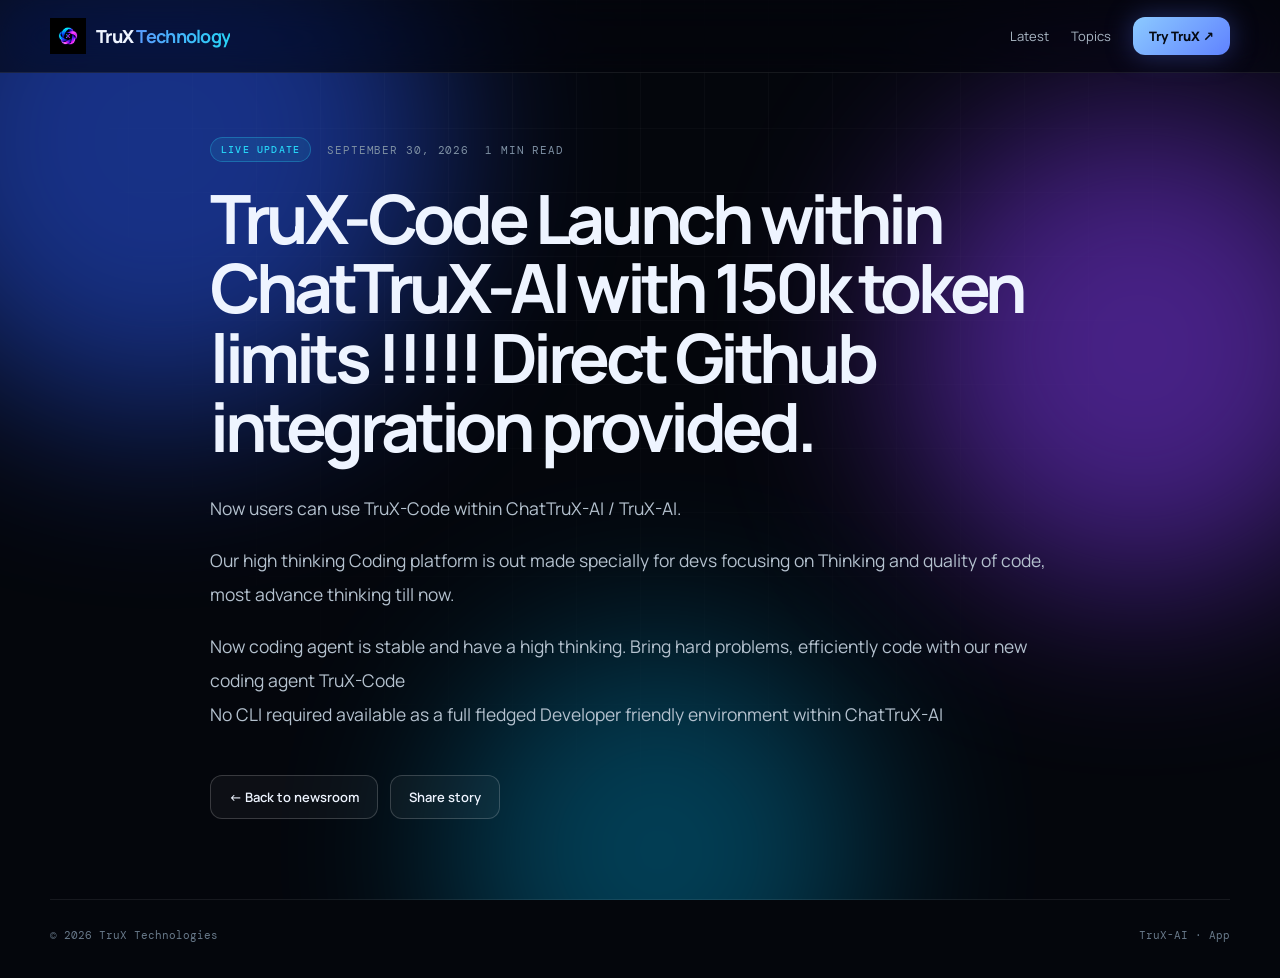
==== commit 21339b3d: "Add files via upload" ====
--- a/index.html
+++ b/index.html
@@ -1,104 +1 @@
-<!doctype html>
-<html lang="en">
-<head>
-<meta charset="utf-8">
-<meta name="viewport" content="width=device-width,initial-scale=1">
-<title>TruX Technology — Official AI News</title>
-<meta name="description" content="Official TruX-AI news, product updates, engineering notes, TruX-Code stories, image generation updates and security developments.">
-<meta name="robots" content="index,follow,max-image-preview:large,max-snippet:-1,max-video-preview:-1">
-<meta name="theme-color" content="#04060c">
-<link rel="canonical" href="https://technology.trux.website/">
-<link rel="icon" href="/icon-192.png" type="image/png">
-<meta property="og:type" content="website">
-<meta property="og:url" content="https://technology.trux.website/">
-<meta property="og:title" content="TruX Technology — Official AI News">
-<meta property="og:description" content="The official TruX-AI newsroom.">
-<meta property="og:image" content="/icon-192.png">
-<link rel="alternate" type="application/rss+xml" title="TruX Technology RSS" href="/rss.xml">
-<link rel="preconnect" href="https://fonts.googleapis.com">
-<link rel="preconnect" href="https://fonts.gstatic.com" crossorigin>
-<link rel="stylesheet" href="https://fonts.googleapis.com/css2?family=Manrope:wght@400;600;800&family=DM+Mono:wght@400;500&display=swap">
-<script type="application/ld+json">{"@context":"https://schema.org","@type":"NewsMediaOrganization","name":"TruX Technology","url":"https://technology.trux.website/","logo":"https://technology.trux.website/icon-192.png","sameAs":["https://trux.website/"]}</script>
-<link rel="stylesheet" href="/styles.css">
-</head>
-<body>
-<div class="aurora"><i></i><i></i><i></i></div>
-
-<div class="ticker">
-  <div class="ticker-label"><i></i>LIVE</div>
-  <div class="ticker-track"><div class="ticker-inner" id="ticker"><a href="#latest">Welcome to the TruX Technology newsroom</a></div></div>
-  <div class="ticker-clock" id="clock"></div>
-</div>
-
-<header>
-  <div class="wrap nav">
-    <a class="brand" href="/"><img src="/icon-192.png" alt="TruX logo"><span>TruX <b>Technology</b></span></a>
-    <nav>
-      <a href="#latest">Latest</a>
-      <a href="#topics">Topics</a>
-      <a href="/rss.xml">RSS</a>
-      <a class="try" href="https://chat.trux.website/">Try TruX ↗</a>
-    </nav>
-  </div>
-</header>
-
-<main>
-  <section class="wrap hero">
-    <div class="rv">
-      <small>OFFICIAL TRUX-AI NEWSROOM</small>
-      <h1>Everything TruX is <em>building and shipping.</em></h1>
-      <p>Live product news, technical updates and engineering stories from the TruX-AI ecosystem.</p>
-      <div class="actions">
-        <a class="try big" href="#latest">Read latest</a>
-        <a class="outline" href="/rss.xml">Subscribe via RSS</a>
-      </div>
-    </div>
-    <aside class="panel rv" style="--d:.15s">
-      <div class="panel-head">LIVE SIGNAL <i></i></div>
-      <div><b>Stories published</b><span class="num" id="statCount">0</span></div>
-      <div><b>Last update</b><span id="statLast">—</span></div>
-      <div><b>TruX-Code</b><span>150K-token workspace</span></div>
-      <div><b>Core</b><span>Unlimited chat</span></div>
-      <div><b>Pro</b><span>Up to 1M tokens</span></div>
-      <div><b>Images</b><span>15 free / month</span></div>
-    </aside>
-  </section>
-
-  <section id="latest" class="wrap section">
-    <div class="heading rv">
-      <small>LATEST STORIES</small>
-      <h2>News from <span class="grad">inside TruX.</span></h2>
-      <p>Every story published by TruX appears here automatically, each with its own permanent, crawlable page.</p>
-    </div>
-    <div class="toolbar rv">
-      <div class="chips" id="chips"></div>
-      <input class="search" id="search" type="search" placeholder="Search stories…" aria-label="Search stories">
-    </div>
-    <div id="lead"></div>
-    <div id="feed" class="feed"></div>
-  </section>
-
-  <section id="topics" class="wrap section">
-    <div class="heading rv"><small>TOPICS</small><h2>Follow the work.</h2></div>
-    <div class="topics">
-      <article class="rv"><b>01</b><h3>TruX-Code</h3><p>Large-context coding, GitHub workflows and repository engineering.</p></article>
-      <article class="rv" style="--d:.08s"><b>02</b><h3>Product</h3><p>New features, interface changes, limits and releases.</p></article>
-      <article class="rv" style="--d:.16s"><b>03</b><h3>AI Creation</h3><p>Image generation, quality upgrades and personalization.</p></article>
-      <article class="rv" style="--d:.24s"><b>04</b><h3>Security</h3><p>Infrastructure, storage and security-minded engineering.</p></article>
-    </div>
-  </section>
-
-  <section class="wrap publish rv">
-    <div>
-      <small>OFFICIAL SOURCE</small>
-      <h2>One newsroom. <span class="grad">One author.</span></h2>
-      <p>Every story on this site is published directly by the TruX team. Nothing here can be posted or changed by anyone else.</p>
-    </div>
-    <a class="try big" href="https://chat.trux.website/">Try TruX ↗</a>
-  </section>
-</main>
-
-<footer class="wrap foot"><span>© 2026 TruX Technologies</span><span><a href="https://trux.website/">TruX-AI</a> · <a href="https://chat.trux.website/">App</a> · <a href="/publisher.html" rel="nofollow">Owner</a></span></footer>
-<script src="/app.js" defer></script>
-</body>
-</html>
+<!doctype html><html lang="en"><head><meta charset="utf-8"><meta name="viewport" content="width=device-width,initial-scale=1"><title>TruX-Code Launch within ChatTruX-AI with 150k token limits !!!!! Direct Github integration provided. | TruX Technology</title><meta name="description" content="Now users can use TruX-Code within ChatTruX-AI / TruX-AI."><meta name="robots" content="index,follow,max-image-preview:large,max-snippet:-1,max-video-preview:-1"><meta name="theme-color" content="#04060c"><link rel="canonical" href="https://technology.trux.website/news/trux-code/"><link rel="icon" href="/icon-192.png" type="image/png"><meta property="og:type" content="article"><meta property="og:title" content="TruX-Code Launch within ChatTruX-AI with 150k token limits !!!!! Direct Github integration provided."><meta property="og:description" content="Now users can use TruX-Code within ChatTruX-AI / TruX-AI."><meta property="og:url" content="https://technology.trux.website/news/trux-code/"><meta property="og:image" content="https://technology.trux.website/icon-192.png"><link rel="preconnect" href="https://fonts.googleapis.com"><link rel="preconnect" href="https://fonts.gstatic.com" crossorigin><link rel="stylesheet" href="https://fonts.googleapis.com/css2?family=Manrope:wght@400;600;800&family=DM+Mono:wght@400;500&display=swap"><link rel="stylesheet" href="/styles.css"><script type="application/ld+json">{"@context":"https://schema.org","@type":"NewsArticle","headline":"TruX-Code Launch within ChatTruX-AI with 150k token limits !!!!! Direct Github integration provided.","description":"Now users can use TruX-Code within ChatTruX-AI / TruX-AI.","datePublished":"2026-09-30T15:01:14Z","dateModified":"2026-09-30T15:22:01Z","image":"https://technology.trux.website/icon-192.png","author":{"@type":"Organization","name":"TruX Technologies"},"publisher":{"@type":"Organization","name":"TruX Technology","logo":{"@type":"ImageObject","url":"https://technology.trux.website/icon-192.png"}},"mainEntityOfPage":"https://technology.trux.website/news/trux-code/"}</script></head><body><div class="progress"></div><div class="aurora"><i></i><i></i><i></i></div><header><div class="wrap nav"><a class="brand" href="/"><img src="/icon-192.png" alt="TruX logo"><span>TruX <b>Technology</b></span></a><nav><a href="/#latest">Latest</a><a href="/#topics">Topics</a><a class="try" href="https://chat.trux.website/">Try TruX ↗</a></nav></div></header><main class="wrap article"><div class="a-meta rv"><span class="tag live-tag">Live Update</span><span>September 30, 2026</span><span>1 min read</span></div><h1 class="a-title rv">TruX-Code Launch within ChatTruX-AI with 150k token limits !!!!! Direct Github integration provided.</h1><div class="prose rv"><p>Now users can use TruX-Code within ChatTruX-AI / TruX-AI. </p><p>Our high thinking Coding platform is out made specially for devs focusing on Thinking and quality of code, most advance thinking till now.</p><p>Now coding agent is stable and have a high thinking. Bring hard problems, efficiently code with our new coding agent TruX-Code <br>No CLI required available as a full fledged Developer friendly environment within ChatTruX-AI</p></div><div class="a-actions rv"><a class="outline" href="/">← Back to newsroom</a><button class="outline" id="share" type="button" data-url="https://technology.trux.website/news/trux-code/" data-title="TruX-Code Launch within ChatTruX-AI with 150k token limits !!!!! Direct Github integration provided.">Share story</button></div></main><footer class="wrap foot"><span>© 2026 TruX Technologies</span><span><a href="https://trux.website/">TruX-AI</a> · <a href="https://chat.trux.website/">App</a></span></footer><script src="/app.js" defer></script></body></html>
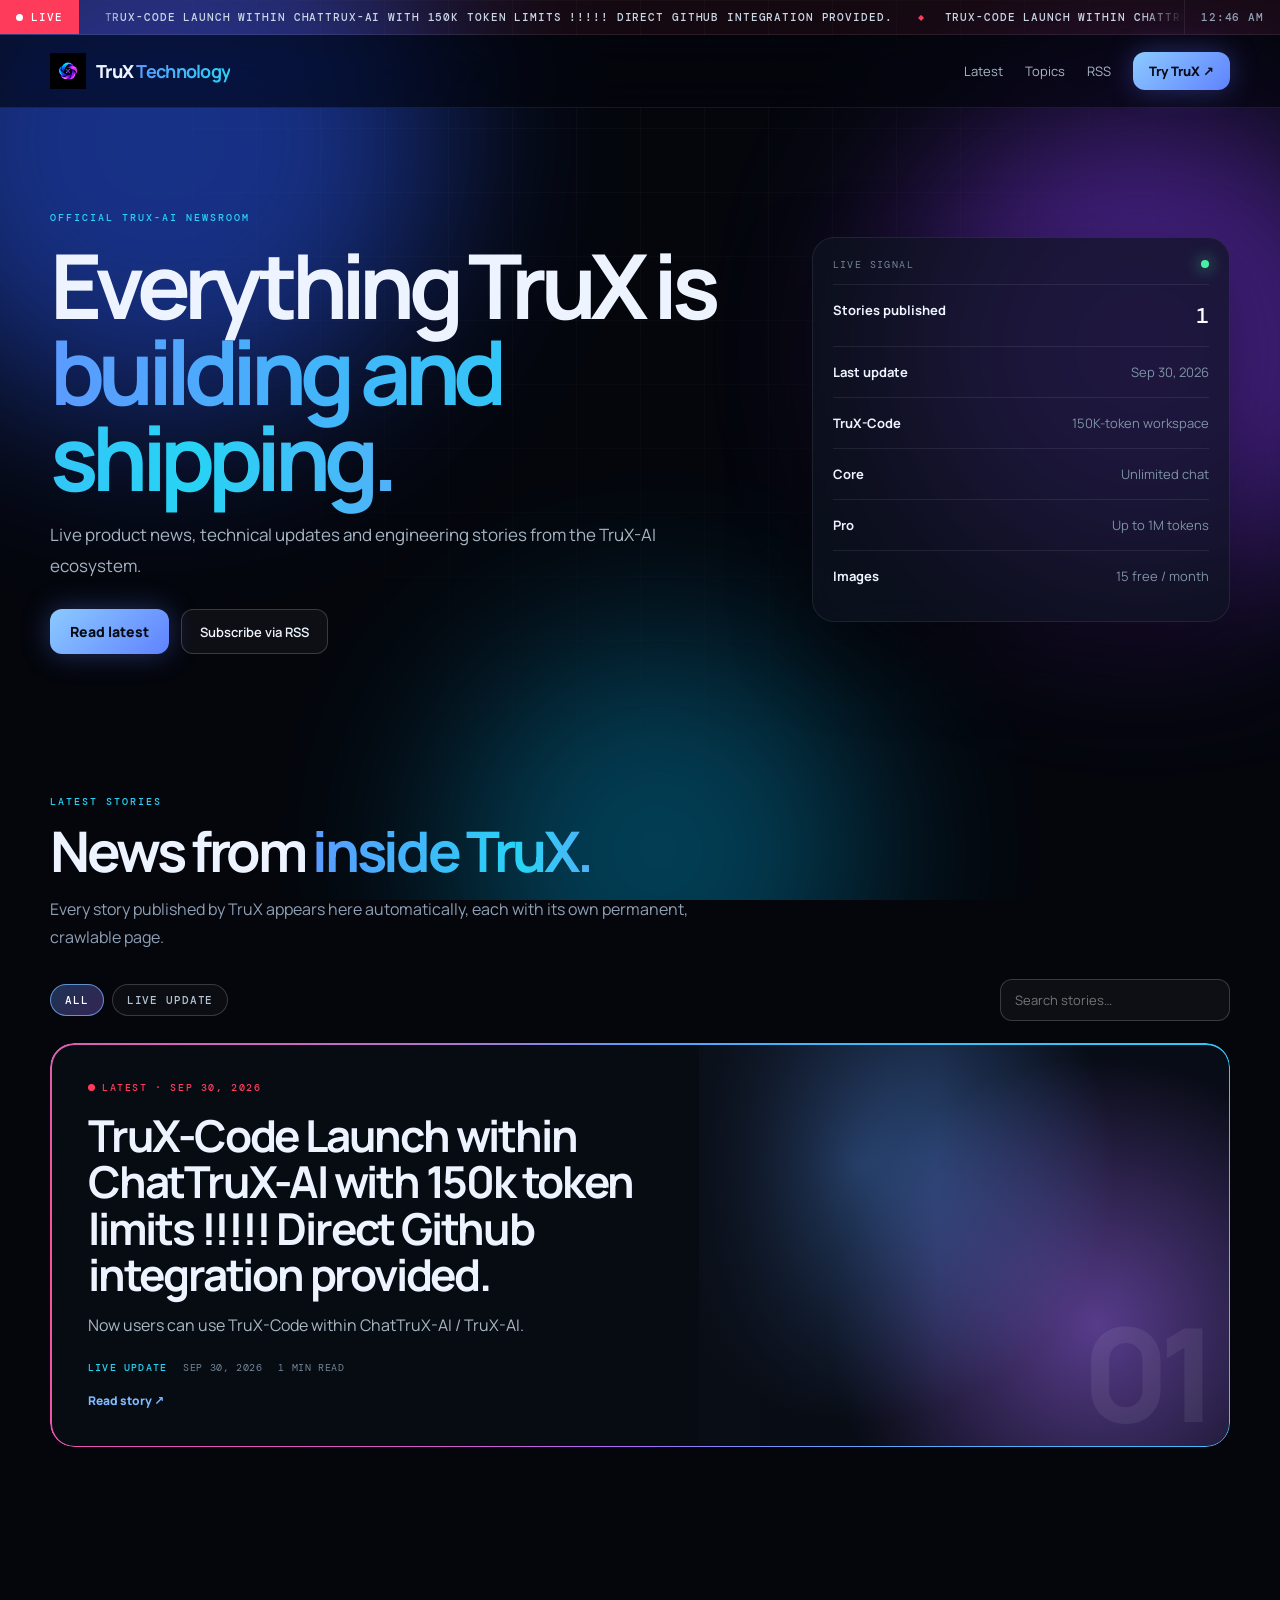
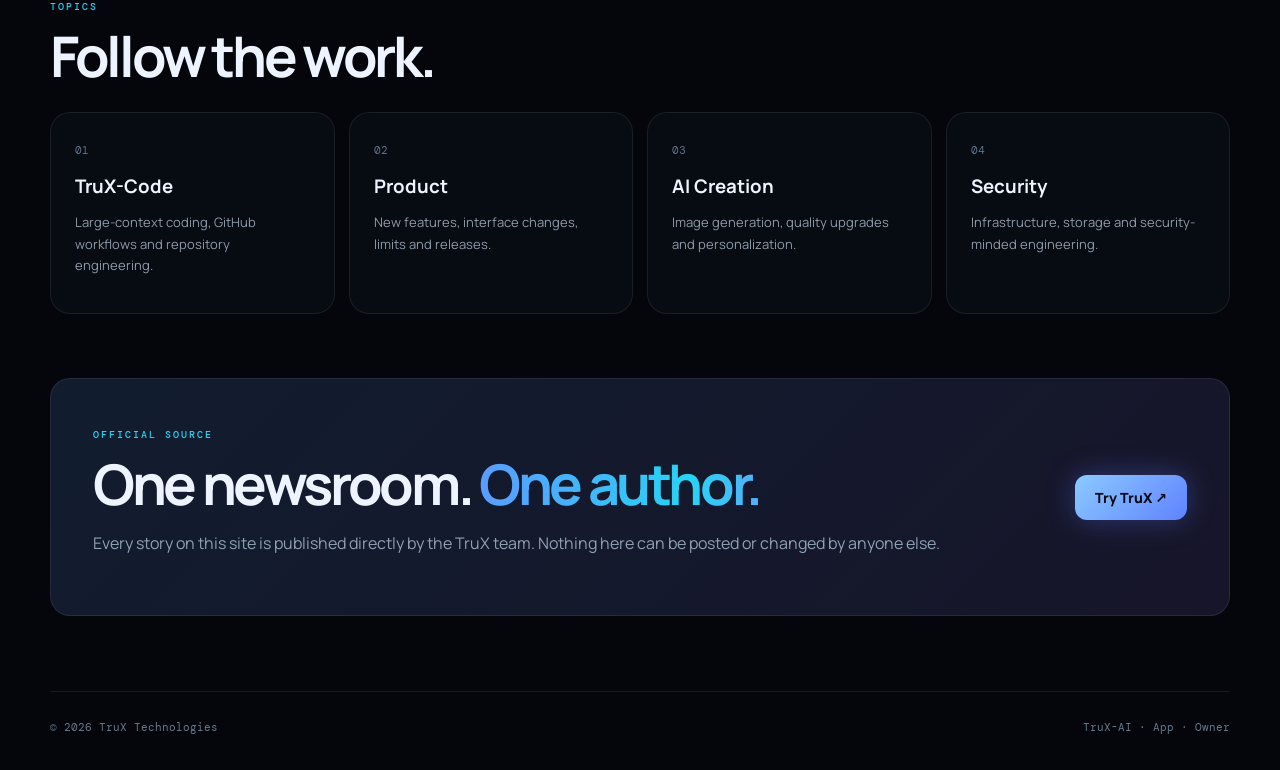
==== commit f28a9b4a: "Add files via upload" ====
--- a/index.html
+++ b/index.html
@@ -1 +1,104 @@
-<!doctype html><html lang="en"><head><meta charset="utf-8"><meta name="viewport" content="width=device-width,initial-scale=1"><title>TruX-Code Launch within ChatTruX-AI with 150k token limits !!!!! Direct Github integration provided. | TruX Technology</title><meta name="description" content="Now users can use TruX-Code within ChatTruX-AI / TruX-AI."><meta name="robots" content="index,follow,max-image-preview:large,max-snippet:-1,max-video-preview:-1"><meta name="theme-color" content="#04060c"><link rel="canonical" href="https://technology.trux.website/news/trux-code/"><link rel="icon" href="/icon-192.png" type="image/png"><meta property="og:type" content="article"><meta property="og:title" content="TruX-Code Launch within ChatTruX-AI with 150k token limits !!!!! Direct Github integration provided."><meta property="og:description" content="Now users can use TruX-Code within ChatTruX-AI / TruX-AI."><meta property="og:url" content="https://technology.trux.website/news/trux-code/"><meta property="og:image" content="https://technology.trux.website/icon-192.png"><link rel="preconnect" href="https://fonts.googleapis.com"><link rel="preconnect" href="https://fonts.gstatic.com" crossorigin><link rel="stylesheet" href="https://fonts.googleapis.com/css2?family=Manrope:wght@400;600;800&family=DM+Mono:wght@400;500&display=swap"><link rel="stylesheet" href="/styles.css"><script type="application/ld+json">{"@context":"https://schema.org","@type":"NewsArticle","headline":"TruX-Code Launch within ChatTruX-AI with 150k token limits !!!!! Direct Github integration provided.","description":"Now users can use TruX-Code within ChatTruX-AI / TruX-AI.","datePublished":"2026-09-30T15:01:14Z","dateModified":"2026-09-30T15:22:01Z","image":"https://technology.trux.website/icon-192.png","author":{"@type":"Organization","name":"TruX Technologies"},"publisher":{"@type":"Organization","name":"TruX Technology","logo":{"@type":"ImageObject","url":"https://technology.trux.website/icon-192.png"}},"mainEntityOfPage":"https://technology.trux.website/news/trux-code/"}</script></head><body><div class="progress"></div><div class="aurora"><i></i><i></i><i></i></div><header><div class="wrap nav"><a class="brand" href="/"><img src="/icon-192.png" alt="TruX logo"><span>TruX <b>Technology</b></span></a><nav><a href="/#latest">Latest</a><a href="/#topics">Topics</a><a class="try" href="https://chat.trux.website/">Try TruX ↗</a></nav></div></header><main class="wrap article"><div class="a-meta rv"><span class="tag live-tag">Live Update</span><span>September 30, 2026</span><span>1 min read</span></div><h1 class="a-title rv">TruX-Code Launch within ChatTruX-AI with 150k token limits !!!!! Direct Github integration provided.</h1><div class="prose rv"><p>Now users can use TruX-Code within ChatTruX-AI / TruX-AI. </p><p>Our high thinking Coding platform is out made specially for devs focusing on Thinking and quality of code, most advance thinking till now.</p><p>Now coding agent is stable and have a high thinking. Bring hard problems, efficiently code with our new coding agent TruX-Code <br>No CLI required available as a full fledged Developer friendly environment within ChatTruX-AI</p></div><div class="a-actions rv"><a class="outline" href="/">← Back to newsroom</a><button class="outline" id="share" type="button" data-url="https://technology.trux.website/news/trux-code/" data-title="TruX-Code Launch within ChatTruX-AI with 150k token limits !!!!! Direct Github integration provided.">Share story</button></div></main><footer class="wrap foot"><span>© 2026 TruX Technologies</span><span><a href="https://trux.website/">TruX-AI</a> · <a href="https://chat.trux.website/">App</a></span></footer><script src="/app.js" defer></script></body></html>+<!doctype html>
+<html lang="en">
+<head>
+<meta charset="utf-8">
+<meta name="viewport" content="width=device-width,initial-scale=1">
+<title>TruX Technology — Official AI News</title>
+<meta name="description" content="Official TruX-AI news, product updates, engineering notes, TruX-Code stories, image generation updates and security developments.">
+<meta name="robots" content="index,follow,max-image-preview:large,max-snippet:-1,max-video-preview:-1">
+<meta name="theme-color" content="#04060c">
+<link rel="canonical" href="https://technology.trux.website/">
+<link rel="icon" href="/icon-192.png" type="image/png">
+<meta property="og:type" content="website">
+<meta property="og:url" content="https://technology.trux.website/">
+<meta property="og:title" content="TruX Technology — Official AI News">
+<meta property="og:description" content="The official TruX-AI newsroom.">
+<meta property="og:image" content="/icon-192.png">
+<link rel="alternate" type="application/rss+xml" title="TruX Technology RSS" href="/rss.xml">
+<link rel="preconnect" href="https://fonts.googleapis.com">
+<link rel="preconnect" href="https://fonts.gstatic.com" crossorigin>
+<link rel="stylesheet" href="https://fonts.googleapis.com/css2?family=Manrope:wght@400;600;800&family=DM+Mono:wght@400;500&display=swap">
+<script type="application/ld+json">{"@context":"https://schema.org","@type":"NewsMediaOrganization","name":"TruX Technology","url":"https://technology.trux.website/","logo":"https://technology.trux.website/icon-192.png","sameAs":["https://trux.website/"]}</script>
+<link rel="stylesheet" href="/styles.css">
+</head>
+<body>
+<div class="aurora"><i></i><i></i><i></i></div>
+
+<div class="ticker">
+  <div class="ticker-label"><i></i>LIVE</div>
+  <div class="ticker-track"><div class="ticker-inner" id="ticker"><a href="#latest">Welcome to the TruX Technology newsroom</a></div></div>
+  <div class="ticker-clock" id="clock"></div>
+</div>
+
+<header>
+  <div class="wrap nav">
+    <a class="brand" href="/"><img src="/icon-192.png" alt="TruX logo"><span>TruX <b>Technology</b></span></a>
+    <nav>
+      <a href="#latest">Latest</a>
+      <a href="#topics">Topics</a>
+      <a href="/rss.xml">RSS</a>
+      <a class="try" href="https://chat.trux.website/">Try TruX ↗</a>
+    </nav>
+  </div>
+</header>
+
+<main>
+  <section class="wrap hero">
+    <div class="rv">
+      <small>OFFICIAL TRUX-AI NEWSROOM</small>
+      <h1>Everything TruX is <em>building and shipping.</em></h1>
+      <p>Live product news, technical updates and engineering stories from the TruX-AI ecosystem.</p>
+      <div class="actions">
+        <a class="try big" href="#latest">Read latest</a>
+        <a class="outline" href="/rss.xml">Subscribe via RSS</a>
+      </div>
+    </div>
+    <aside class="panel rv" style="--d:.15s">
+      <div class="panel-head">LIVE SIGNAL <i></i></div>
+      <div><b>Stories published</b><span class="num" id="statCount">0</span></div>
+      <div><b>Last update</b><span id="statLast">—</span></div>
+      <div><b>TruX-Code</b><span>150K-token workspace</span></div>
+      <div><b>Core</b><span>Unlimited chat</span></div>
+      <div><b>Pro</b><span>Up to 1M tokens</span></div>
+      <div><b>Images</b><span>15 free / month</span></div>
+    </aside>
+  </section>
+
+  <section id="latest" class="wrap section">
+    <div class="heading rv">
+      <small>LATEST STORIES</small>
+      <h2>News from <span class="grad">inside TruX.</span></h2>
+      <p>Every story published by TruX appears here automatically, each with its own permanent, crawlable page.</p>
+    </div>
+    <div class="toolbar rv">
+      <div class="chips" id="chips"></div>
+      <input class="search" id="search" type="search" placeholder="Search stories…" aria-label="Search stories">
+    </div>
+    <div id="lead"></div>
+    <div id="feed" class="feed"></div>
+  </section>
+
+  <section id="topics" class="wrap section">
+    <div class="heading rv"><small>TOPICS</small><h2>Follow the work.</h2></div>
+    <div class="topics">
+      <article class="rv"><b>01</b><h3>TruX-Code</h3><p>Large-context coding, GitHub workflows and repository engineering.</p></article>
+      <article class="rv" style="--d:.08s"><b>02</b><h3>Product</h3><p>New features, interface changes, limits and releases.</p></article>
+      <article class="rv" style="--d:.16s"><b>03</b><h3>AI Creation</h3><p>Image generation, quality upgrades and personalization.</p></article>
+      <article class="rv" style="--d:.24s"><b>04</b><h3>Security</h3><p>Infrastructure, storage and security-minded engineering.</p></article>
+    </div>
+  </section>
+
+  <section class="wrap publish rv">
+    <div>
+      <small>OFFICIAL SOURCE</small>
+      <h2>One newsroom. <span class="grad">One author.</span></h2>
+      <p>Every story on this site is published directly by the TruX team. Nothing here can be posted or changed by anyone else.</p>
+    </div>
+    <a class="try big" href="https://chat.trux.website/">Try TruX ↗</a>
+  </section>
+</main>
+
+<footer class="wrap foot"><span>© 2026 TruX Technologies</span><span><a href="https://trux.website/">TruX-AI</a> · <a href="https://chat.trux.website/">App</a> · <a href="/publisher.html" rel="nofollow">Owner</a></span></footer>
+<script src="/app.js" defer></script>
+</body>
+</html>
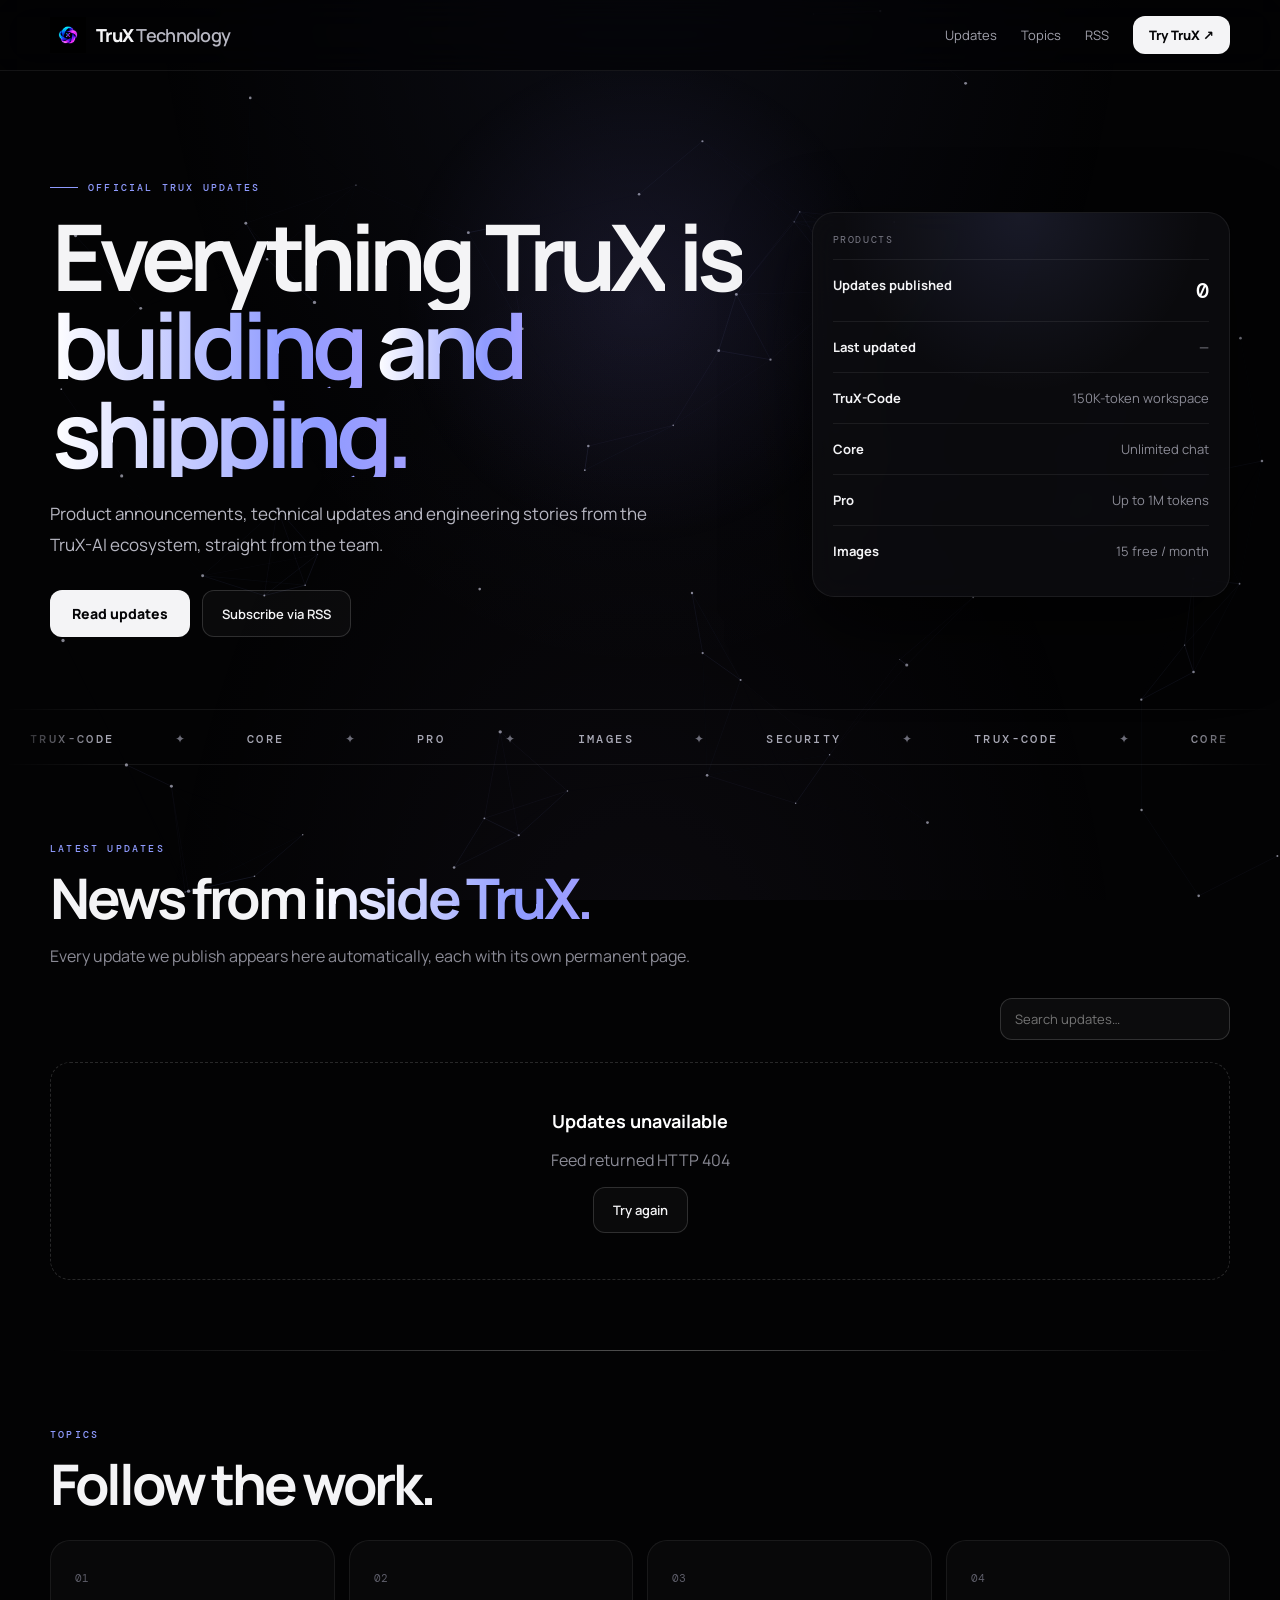
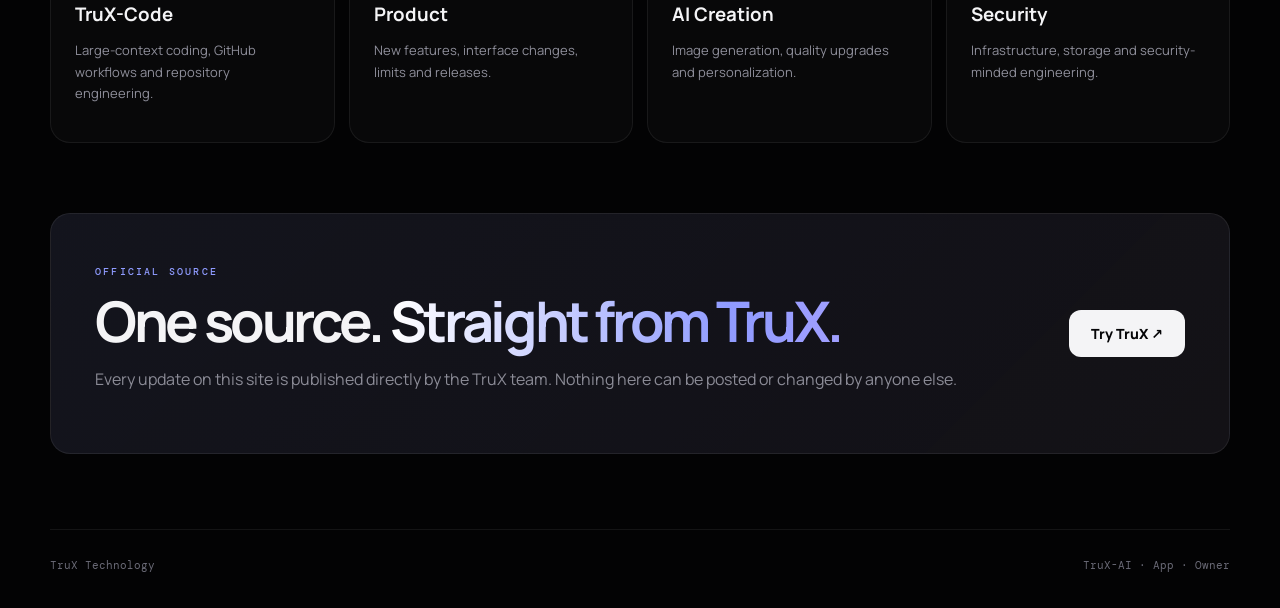
==== commit f0fd6a20: "Rename index (1).html to index.html" ====
--- a/index.html
+++ b/index.html
@@ -3,16 +3,16 @@
 <head>
 <meta charset="utf-8">
 <meta name="viewport" content="width=device-width,initial-scale=1">
-<title>TruX Technology — Official AI News</title>
-<meta name="description" content="Official TruX-AI news, product updates, engineering notes, TruX-Code stories, image generation updates and security developments.">
+<title>TruX Technology — Official Updates</title>
+<meta name="description" content="Official TruX-AI product updates, announcements, engineering notes, TruX-Code stories, image generation updates and security developments.">
 <meta name="robots" content="index,follow,max-image-preview:large,max-snippet:-1,max-video-preview:-1">
-<meta name="theme-color" content="#04060c">
+<meta name="theme-color" content="#030304">
 <link rel="canonical" href="https://technology.trux.website/">
 <link rel="icon" href="/icon-192.png" type="image/png">
 <meta property="og:type" content="website">
 <meta property="og:url" content="https://technology.trux.website/">
-<meta property="og:title" content="TruX Technology — Official AI News">
-<meta property="og:description" content="The official TruX-AI newsroom.">
+<meta property="og:title" content="TruX Technology — Official Updates">
+<meta property="og:description" content="Official product updates from TruX.">
 <meta property="og:image" content="/icon-192.png">
 <link rel="alternate" type="application/rss+xml" title="TruX Technology RSS" href="/rss.xml">
 <link rel="preconnect" href="https://fonts.googleapis.com">
@@ -22,19 +22,12 @@
 <link rel="stylesheet" href="/styles.css">
 </head>
 <body>
-<div class="aurora"><i></i><i></i><i></i></div>
-
-<div class="ticker">
-  <div class="ticker-label"><i></i>LIVE</div>
-  <div class="ticker-track"><div class="ticker-inner" id="ticker"><a href="#latest">Welcome to the TruX Technology newsroom</a></div></div>
-  <div class="ticker-clock" id="clock"></div>
-</div>
 
 <header>
   <div class="wrap nav">
     <a class="brand" href="/"><img src="/icon-192.png" alt="TruX logo"><span>TruX <b>Technology</b></span></a>
     <nav>
-      <a href="#latest">Latest</a>
+      <a href="#latest">Updates</a>
       <a href="#topics">Topics</a>
       <a href="/rss.xml">RSS</a>
       <a class="try" href="https://chat.trux.website/">Try TruX ↗</a>
@@ -44,19 +37,19 @@
 
 <main>
   <section class="wrap hero">
-    <div class="rv">
-      <small>OFFICIAL TRUX-AI NEWSROOM</small>
-      <h1>Everything TruX is <em>building and shipping.</em></h1>
-      <p>Live product news, technical updates and engineering stories from the TruX-AI ecosystem.</p>
-      <div class="actions">
-        <a class="try big" href="#latest">Read latest</a>
+    <div>
+      <span class="eyebrow">OFFICIAL TRUX UPDATES</span>
+      <h1 data-split>Everything TruX is <em>building and shipping.</em></h1>
+      <p class="rv">Product announcements, technical updates and engineering stories from the TruX-AI ecosystem, straight from the team.</p>
+      <div class="actions rv" style="--d:.15s">
+        <a class="try big" href="#latest">Read updates</a>
         <a class="outline" href="/rss.xml">Subscribe via RSS</a>
       </div>
     </div>
-    <aside class="panel rv" style="--d:.15s">
-      <div class="panel-head">LIVE SIGNAL <i></i></div>
-      <div><b>Stories published</b><span class="num" id="statCount">0</span></div>
-      <div><b>Last update</b><span id="statLast">—</span></div>
+    <aside class="panel rv" style="--d:.2s">
+      <div class="panel-head">PRODUCTS</div>
+      <div><b>Updates published</b><span class="num" id="statCount">0</span></div>
+      <div><b>Last updated</b><span id="statLast">—</span></div>
       <div><b>TruX-Code</b><span>150K-token workspace</span></div>
       <div><b>Core</b><span>Unlimited chat</span></div>
       <div><b>Pro</b><span>Up to 1M tokens</span></div>
@@ -64,19 +57,26 @@
     </aside>
   </section>
 
+  <div class="band" aria-hidden="true"><div class="band-inner">
+    <span>TruX-Code</span><span>✦</span><span>Core</span><span>✦</span><span>Pro</span><span>✦</span><span>Images</span><span>✦</span><span>Security</span><span>✦</span>
+    <span>TruX-Code</span><span>✦</span><span>Core</span><span>✦</span><span>Pro</span><span>✦</span><span>Images</span><span>✦</span><span>Security</span><span>✦</span>
+  </div></div>
+
   <section id="latest" class="wrap section">
     <div class="heading rv">
-      <small>LATEST STORIES</small>
+      <small>LATEST UPDATES</small>
       <h2>News from <span class="grad">inside TruX.</span></h2>
-      <p>Every story published by TruX appears here automatically, each with its own permanent, crawlable page.</p>
+      <p>Every update we publish appears here automatically, each with its own permanent page.</p>
     </div>
     <div class="toolbar rv">
       <div class="chips" id="chips"></div>
-      <input class="search" id="search" type="search" placeholder="Search stories…" aria-label="Search stories">
+      <input class="search" id="search" type="search" placeholder="Search updates…" aria-label="Search updates">
     </div>
     <div id="lead"></div>
     <div id="feed" class="feed"></div>
   </section>
+
+  <div class="wrap"><div class="rule"></div></div>
 
   <section id="topics" class="wrap section">
     <div class="heading rv"><small>TOPICS</small><h2>Follow the work.</h2></div>
@@ -91,14 +91,14 @@
   <section class="wrap publish rv">
     <div>
       <small>OFFICIAL SOURCE</small>
-      <h2>One newsroom. <span class="grad">One author.</span></h2>
-      <p>Every story on this site is published directly by the TruX team. Nothing here can be posted or changed by anyone else.</p>
+      <h2>One source. <span class="grad">Straight from TruX.</span></h2>
+      <p>Every update on this site is published directly by the TruX team. Nothing here can be posted or changed by anyone else.</p>
     </div>
     <a class="try big" href="https://chat.trux.website/">Try TruX ↗</a>
   </section>
 </main>
 
-<footer class="wrap foot"><span>© 2026 TruX Technologies</span><span><a href="https://trux.website/">TruX-AI</a> · <a href="https://chat.trux.website/">App</a> · <a href="/publisher.html" rel="nofollow">Owner</a></span></footer>
+<footer class="wrap foot"><span>TruX Technology</span><span><a href="https://trux.website/">TruX-AI</a> · <a href="https://chat.trux.website/">App</a> · <a href="/publisher.html" rel="nofollow">Owner</a></span></footer>
 <script src="/app.js" defer></script>
 </body>
 </html>
--- a/styles.css
+++ b/styles.css
@@ -1,155 +1,163 @@
 @property --a{syntax:"<angle>";inherits:false;initial-value:0deg}
-:root{--bg:#04060c;--panel:rgba(14,19,32,.7);--line:rgba(255,255,255,.08);--line2:rgba(255,255,255,.18);--text:#eef4ff;--muted:#8fa0b5;--blue:#5b9bff;--cyan:#27d3f5;--violet:#a66bff;--pink:#ff4f9a;--live:#ff3b5c;--green:#47f0a4;--ease:cubic-bezier(.2,.8,.2,1)}
+:root{--bg:#030304;--surface:#0a0a0c;--panel:rgba(14,14,17,.78);--line:rgba(255,255,255,.07);--line2:rgba(255,255,255,.15);--text:#f4f4f6;--muted:#8b8b96;--soft:#b7b7c2;--ac1:#8f9bff;--ac2:#c4a7ff;--ac3:#7be0ff;--ease:cubic-bezier(.2,.8,.2,1)}
 *{box-sizing:border-box}
-html{scroll-behavior:smooth}
-body{margin:0;color:var(--text);font-family:Manrope,system-ui,-apple-system,"Segoe UI",sans-serif;background:var(--bg);overflow-x:hidden;-webkit-font-smoothing:antialiased}
+html{scroll-behavior:smooth;background:var(--bg)}
+body{margin:0;color:var(--text);font-family:Manrope,system-ui,-apple-system,"Segoe UI",sans-serif;background:var(--bg);overflow-x:hidden;-webkit-font-smoothing:antialiased;animation:pagein .9s var(--ease) both}
+@keyframes pagein{from{opacity:0}to{opacity:1}}
 a{color:inherit}
-::selection{background:rgba(91,155,255,.4)}
+::selection{background:rgba(143,155,255,.35)}
 .wrap{width:min(1180px,calc(100% - 36px));margin:auto}
+header,main,footer{position:relative;z-index:1}
 
-/* background */
-.aurora{position:fixed;inset:0;z-index:-1;overflow:hidden;background:var(--bg)}
-.aurora::after{content:"";position:absolute;inset:0;background-image:linear-gradient(var(--line) 1px,transparent 1px),linear-gradient(90deg,var(--line) 1px,transparent 1px);background-size:64px 64px;opacity:.35;-webkit-mask-image:radial-gradient(ellipse at 50% 0,#000 10%,transparent 70%);mask-image:radial-gradient(ellipse at 50% 0,#000 10%,transparent 70%)}
-.aurora i{position:absolute;border-radius:50%;filter:blur(90px);opacity:.5;animation:drift 22s ease-in-out infinite alternate}
-.aurora i:nth-child(1){width:560px;height:560px;left:-120px;top:-140px;background:#2b5cff}
-.aurora i:nth-child(2){width:480px;height:480px;right:-100px;top:12%;background:#8a3dff;animation-delay:-7s;animation-duration:26s}
-.aurora i:nth-child(3){width:420px;height:420px;left:35%;bottom:-160px;background:#00c2ff;opacity:.3;animation-delay:-13s}
-@keyframes drift{to{transform:translate3d(90px,70px,0) scale(1.15)}}
+/* effects layer */
+#fx{position:fixed;inset:0;width:100%;height:100%;z-index:0;pointer-events:none}
+.cursor-glow{position:fixed;left:0;top:0;width:560px;height:560px;margin:-280px 0 0 -280px;border-radius:50%;background:radial-gradient(circle,rgba(150,140,255,.11),transparent 62%);pointer-events:none;z-index:0;will-change:transform}
+.vignette{position:fixed;inset:0;pointer-events:none;z-index:0;background:radial-gradient(ellipse at 50% -10%,rgba(143,155,255,.07),transparent 55%),radial-gradient(ellipse at 50% 120%,rgba(196,167,255,.05),transparent 55%)}
 
-/* breaking ticker */
-.ticker{display:flex;align-items:stretch;border-bottom:1px solid var(--line);background:rgba(255,59,92,.07);font:500 11px "DM Mono",monospace;letter-spacing:.08em;text-transform:uppercase}
-.ticker-label{display:flex;align-items:center;gap:8px;padding:10px 16px;background:var(--live);color:#fff;font-weight:500;white-space:nowrap}
-.ticker-label i{width:7px;height:7px;border-radius:50%;background:#fff;animation:pulse 1.2s infinite}
-.ticker-track{flex:1;overflow:hidden;display:flex;align-items:center;-webkit-mask-image:linear-gradient(90deg,transparent,#000 4%,#000 96%,transparent);mask-image:linear-gradient(90deg,transparent,#000 4%,#000 96%,transparent)}
-.ticker-inner{display:inline-flex;white-space:nowrap;animation:marquee 45s linear infinite}
-.ticker-track:hover .ticker-inner{animation-play-state:paused}
-.ticker-inner a{padding:0 26px;text-decoration:none;color:#c9d6e6;position:relative}
-.ticker-inner a::after{content:"◆";position:absolute;right:-6px;color:var(--live);font-size:8px;top:50%;transform:translateY(-50%)}
-.ticker-inner a:hover{color:#fff}
-.ticker-clock{display:flex;align-items:center;padding:0 16px;color:#8fa0b5;border-left:1px solid var(--line)}
-@keyframes marquee{to{transform:translateX(-50%)}}
-@keyframes pulse{0%,100%{opacity:1;box-shadow:0 0 0 0 rgba(255,255,255,.6)}50%{opacity:.5;box-shadow:0 0 0 6px rgba(255,255,255,0)}}
+/* scroll bar */
+.progress{position:fixed;top:0;left:0;height:2px;width:0;background:linear-gradient(90deg,var(--ac3),var(--ac1),var(--ac2));z-index:60;box-shadow:0 0 12px var(--ac1)}
 
 /* header */
-header{position:sticky;top:0;z-index:20;background:rgba(4,6,12,.66);backdrop-filter:blur(20px) saturate(1.4);-webkit-backdrop-filter:blur(20px) saturate(1.4);border-bottom:1px solid var(--line)}
-.nav{height:72px;display:flex;align-items:center;justify-content:space-between}
+header{position:sticky;top:0;z-index:30;background:rgba(3,3,4,.62);backdrop-filter:blur(18px) saturate(1.3);-webkit-backdrop-filter:blur(18px) saturate(1.3);border-bottom:1px solid var(--line);animation:drop .8s var(--ease) both}
+@keyframes drop{from{transform:translateY(-100%);opacity:0}to{transform:none;opacity:1}}
+.nav{height:70px;display:flex;align-items:center;justify-content:space-between}
 .brand{display:flex;align-items:center;gap:10px;text-decoration:none;font-weight:800;letter-spacing:-.04em;font-size:18px}
-.brand img{width:36px;height:36px;object-fit:contain;transition:transform .6s var(--ease)}
+.brand img{width:36px;height:36px;object-fit:contain;transition:transform .7s var(--ease)}
 .brand:hover img{transform:rotate(360deg) scale(1.1)}
-.brand b{background:linear-gradient(90deg,var(--blue),var(--cyan));-webkit-background-clip:text;background-clip:text;color:transparent}
-nav{display:flex;gap:22px;align-items:center}
-nav a{font-size:13px;color:#aab7c4;text-decoration:none;position:relative;transition:color .25s}
-nav a:not(.try)::after{content:"";position:absolute;left:0;bottom:-6px;height:2px;width:0;background:linear-gradient(90deg,var(--cyan),var(--violet));transition:width .3s var(--ease)}
+.brand b{color:var(--soft);font-weight:600}
+nav{display:flex;gap:24px;align-items:center}
+nav a{font-size:13px;color:#a2a2ad;text-decoration:none;position:relative;transition:color .25s}
+nav a:not(.try)::after{content:"";position:absolute;left:0;bottom:-7px;height:1px;width:100%;background:#fff;transform:scaleX(0);transform-origin:right;transition:transform .4s var(--ease)}
 nav a:not(.try):hover{color:#fff}
-nav a:not(.try):hover::after{width:100%}
+nav a:not(.try):hover::after{transform:scaleX(1);transform-origin:left}
 
-/* buttons */
-.try{display:inline-flex!important;align-items:center;gap:6px;padding:10px 16px;border-radius:12px;background:linear-gradient(135deg,#8ccaff,#5b7bff 55%,#a66bff);background-size:200% 200%;color:#050a14!important;font-weight:800;text-decoration:none;box-shadow:0 0 28px rgba(91,123,255,.35);transition:transform .25s var(--ease),box-shadow .25s,background-position .6s;border:0;cursor:pointer;font-family:inherit;font-size:13px}
-.try:hover{transform:translateY(-2px) scale(1.03);box-shadow:0 8px 40px rgba(91,123,255,.55);background-position:100% 0}
-.big{padding:13px 20px;font-size:14px}
-.outline{display:inline-flex;align-items:center;padding:12px 18px;border:1px solid var(--line2);border-radius:12px;text-decoration:none;background:rgba(255,255,255,.04);color:var(--text);font:600 13px Manrope,sans-serif;cursor:pointer;transition:all .25s var(--ease)}
-.outline:hover{background:rgba(255,255,255,.09);border-color:rgba(124,190,255,.6);transform:translateY(-2px)}
+/* buttons (magnetic via translate vars) */
+.try,.outline{translate:var(--tx,0px) var(--ty,0px);transition:translate .25s var(--ease),scale .3s var(--ease),background .3s,border-color .3s,box-shadow .35s;will-change:translate}
+.try{position:relative;overflow:hidden;display:inline-flex!important;align-items:center;gap:6px;padding:10px 16px;border-radius:12px;background:#f4f4f6;color:#050507!important;font-weight:800;text-decoration:none;border:0;cursor:pointer;font-family:inherit;font-size:13px;box-shadow:0 0 0 rgba(143,155,255,0)}
+.try::before{content:"";position:absolute;inset:0;background:linear-gradient(110deg,transparent 30%,rgba(143,155,255,.55) 50%,transparent 70%);transform:translateX(-120%);transition:transform .8s var(--ease)}
+.try:hover{scale:1.05;box-shadow:0 10px 40px rgba(143,155,255,.35)}
+.try:hover::before{transform:translateX(120%)}
+.big{padding:14px 22px;font-size:14px}
+.outline{display:inline-flex;align-items:center;padding:13px 19px;border:1px solid var(--line2);border-radius:12px;text-decoration:none;background:rgba(255,255,255,.03);color:var(--text);font:600 13px Manrope,sans-serif;cursor:pointer}
+.outline:hover{background:rgba(255,255,255,.08);border-color:rgba(255,255,255,.4);scale:1.04}
 
 /* hero */
-.hero{display:grid;grid-template-columns:1.25fr .75fr;gap:64px;align-items:center;padding:96px 0 70px}
-.hero small,.heading small,.publish small,.more small{font:500 10px "DM Mono",monospace;letter-spacing:.2em;color:var(--cyan)}
-.hero h1{font-size:clamp(46px,7vw,90px);line-height:.96;letter-spacing:-.075em;margin:16px 0 20px}
-.hero em,.grad{font-style:normal;background:linear-gradient(90deg,#5b9bff,#27d3f5,#a66bff,#ff4f9a,#5b9bff);background-size:300% 100%;-webkit-background-clip:text;background-clip:text;color:transparent;animation:flow 7s linear infinite}
+.hero{display:grid;grid-template-columns:1.25fr .75fr;gap:64px;align-items:center;padding:100px 0 72px}
+.eyebrow,.heading small,.publish small,.more small{font:500 10px "DM Mono",monospace;letter-spacing:.22em;color:var(--ac1);display:inline-flex;align-items:center;gap:10px}
+.eyebrow::before{content:"";width:28px;height:1px;background:var(--ac1);transform-origin:left;animation:grow 1s .3s var(--ease) both}
+@keyframes grow{from{transform:scaleX(0)}}
+.hero h1{font-size:clamp(46px,7.2vw,92px);line-height:.96;letter-spacing:-.075em;margin:18px 0 22px}
+.hero em{font-style:normal}
+.grad{background:linear-gradient(90deg,#fff,var(--ac1),var(--ac2),var(--ac3),#fff);background-size:300% 100%;-webkit-background-clip:text;background-clip:text;color:transparent;animation:flow 8s linear infinite}
 @keyframes flow{to{background-position:300% 0}}
-.hero p{max-width:640px;font-size:17px;line-height:1.8;color:#a6b4c1}
-.actions{display:flex;gap:12px;margin-top:28px;flex-wrap:wrap}
-.panel{padding:20px;border:1px solid var(--line);border-radius:22px;background:var(--panel);backdrop-filter:blur(14px);box-shadow:0 30px 80px rgba(0,0,0,.45);position:relative;overflow:hidden}
-.panel::before{content:"";position:absolute;left:0;right:0;top:-40%;height:40%;background:linear-gradient(to bottom,transparent,rgba(39,211,245,.09),transparent);animation:scan 5s linear infinite;pointer-events:none}
-@keyframes scan{to{top:120%}}
-.panel-head{display:flex;justify-content:space-between;align-items:center;color:#72879a;font:10px "DM Mono",monospace;letter-spacing:.14em;padding-bottom:13px;border-bottom:1px solid var(--line)}
-.panel-head i{width:8px;height:8px;border-radius:50%;background:var(--green);box-shadow:0 0 16px var(--green);animation:pulse 1.6s infinite}
-.panel>div:not(.panel-head){display:flex;justify-content:space-between;gap:14px;padding:16px 0;border-bottom:1px solid var(--line);font-size:13px;transition:padding .3s var(--ease)}
-.panel>div:not(.panel-head):hover{padding-left:8px}
+.w{display:inline-block;overflow:hidden;vertical-align:top;padding:0 .02em .1em;margin-bottom:-.1em}
+.w>span{display:inline-block;transform:translateY(115%) rotate(4deg);animation:rise .95s var(--ease) forwards;animation-delay:calc(var(--i)*75ms + 200ms)}
+@keyframes rise{to{transform:none}}
+.hero p{max-width:620px;font-size:17px;line-height:1.8;color:var(--soft)}
+.actions{display:flex;gap:12px;margin-top:30px;flex-wrap:wrap}
+
+.panel{padding:20px;border:1px solid var(--line);border-radius:22px;background:var(--panel);backdrop-filter:blur(14px);box-shadow:0 30px 80px rgba(0,0,0,.6);position:relative;overflow:hidden}
+.panel::before{content:"";position:absolute;inset:0;background:radial-gradient(400px circle at var(--mx,50%) var(--my,0%),rgba(143,155,255,.12),transparent 45%);opacity:.9;pointer-events:none}
+.panel-head{color:#7a7a86;font:10px "DM Mono",monospace;letter-spacing:.16em;padding-bottom:13px;border-bottom:1px solid var(--line);position:relative}
+.panel>div:not(.panel-head){display:flex;justify-content:space-between;gap:14px;padding:16px 0;border-bottom:1px solid var(--line);font-size:13px;transition:padding .35s var(--ease),background .3s;position:relative}
+.panel>div:not(.panel-head):hover{padding-left:10px}
 .panel>div:last-child{border:0}
-.panel span{color:#7f93a6;text-align:right}
+.panel span{color:#8b8b96;text-align:right}
 .panel .num{font:500 22px "DM Mono",monospace;color:#fff}
 
+/* product band */
+.band{border-block:1px solid var(--line);overflow:hidden;padding:16px 0;-webkit-mask-image:linear-gradient(90deg,transparent,#000 8%,#000 92%,transparent);mask-image:linear-gradient(90deg,transparent,#000 8%,#000 92%,transparent)}
+.band-inner{display:inline-flex;white-space:nowrap;animation:marquee 38s linear infinite;font:500 12px "DM Mono",monospace;letter-spacing:.2em;color:#6d6d79;text-transform:uppercase}
+.band-inner span{padding:0 30px;transition:color .3s}
+.band-inner span:nth-child(odd){color:#a9a9b6}
+.band:hover .band-inner{animation-play-state:paused}
+@keyframes marquee{to{transform:translateX(-50%)}}
+
 /* sections */
-.section{padding:64px 0}
+.section{padding:70px 0}
 .heading{max-width:700px;margin-bottom:28px}
 .heading h2,.publish h2{font-size:clamp(32px,4.5vw,56px);line-height:1.02;letter-spacing:-.06em;margin:12px 0}
 .heading p,.publish p{color:var(--muted);line-height:1.75}
+.rule{height:1px;background:linear-gradient(90deg,transparent,rgba(255,255,255,.3),transparent);transform:scaleX(0);transition:transform 1.4s var(--ease)}
+.rule.in{transform:scaleX(1)}
 
 /* toolbar */
 .toolbar{display:flex;gap:14px;align-items:center;justify-content:space-between;flex-wrap:wrap;margin-bottom:22px}
 .chips{display:flex;gap:8px;flex-wrap:wrap}
-.chip{padding:8px 14px;border-radius:999px;border:1px solid var(--line2);background:rgba(255,255,255,.03);color:#b4c2d1;font:500 11px "DM Mono",monospace;letter-spacing:.08em;text-transform:uppercase;cursor:pointer;transition:all .25s var(--ease)}
-.chip:hover{color:#fff;border-color:rgba(124,190,255,.6)}
-.chip.on{background:linear-gradient(135deg,rgba(91,155,255,.3),rgba(166,107,255,.3));border-color:rgba(124,190,255,.7);color:#fff}
-.search{background:rgba(255,255,255,.04);border:1px solid var(--line2);border-radius:12px;padding:11px 14px;color:var(--text);font:13px Manrope,sans-serif;min-width:230px;outline:0;transition:all .25s}
-.search:focus{border-color:var(--cyan);box-shadow:0 0 0 4px rgba(39,211,245,.12)}
+.chip{padding:8px 14px;border-radius:999px;border:1px solid var(--line2);background:rgba(255,255,255,.03);color:#b4b4c0;font:500 11px "DM Mono",monospace;letter-spacing:.08em;text-transform:uppercase;cursor:pointer;transition:all .3s var(--ease)}
+.chip:hover{color:#fff;border-color:rgba(255,255,255,.4);transform:translateY(-2px)}
+.chip.on{background:#f4f4f6;border-color:#f4f4f6;color:#050507}
+.search{background:rgba(255,255,255,.04);border:1px solid var(--line2);border-radius:12px;padding:11px 14px;color:var(--text);font:13px Manrope,sans-serif;min-width:230px;outline:0;transition:all .3s var(--ease)}
+.search:focus{border-color:var(--ac1);box-shadow:0 0 0 4px rgba(143,155,255,.14);min-width:280px}
 
-/* lead story */
-.lead{position:relative;display:grid;grid-template-columns:1.1fr .9fr;gap:0;border-radius:24px;margin-bottom:18px;background:rgba(9,13,21,.85);overflow:hidden;isolation:isolate}
-.lead::before{content:"";position:absolute;inset:0;border-radius:inherit;padding:1.5px;background:conic-gradient(from var(--a),#5b9bff,#27d3f5,#a66bff,#ff4f9a,#5b9bff);-webkit-mask:linear-gradient(#000 0 0) content-box,linear-gradient(#000 0 0);-webkit-mask-composite:xor;mask-composite:exclude;animation:spin 6s linear infinite;z-index:2;pointer-events:none}
+/* lead */
+.lead{position:relative;display:grid;grid-template-columns:1.1fr .9fr;border-radius:24px;margin-bottom:18px;background:rgba(10,10,12,.9);overflow:hidden;isolation:isolate}
+.lead::before{content:"";position:absolute;inset:0;border-radius:inherit;padding:1.5px;background:conic-gradient(from var(--a),#2a2a32,#fff,#2a2a32,var(--ac1),#2a2a32,var(--ac2),#2a2a32);-webkit-mask:linear-gradient(#000 0 0) content-box,linear-gradient(#000 0 0);-webkit-mask-composite:xor;mask-composite:exclude;animation:spin 7s linear infinite;z-index:2;pointer-events:none}
 @keyframes spin{to{--a:360deg}}
 .lead-body{padding:38px;display:flex;flex-direction:column;position:relative;z-index:1}
 .lead h3{font-size:clamp(28px,3.6vw,44px);line-height:1.05;letter-spacing:-.05em;margin:18px 0 14px}
-.lead p{color:#a9b7c5;line-height:1.75;margin:0}
-.lead-art{position:relative;min-height:280px;background:radial-gradient(circle at 30% 30%,rgba(91,155,255,.5),transparent 55%),radial-gradient(circle at 75% 70%,rgba(166,107,255,.5),transparent 55%),#080c16;background-size:cover;background-position:center;overflow:hidden}
-.lead-art::after{content:"";position:absolute;inset:0;background:linear-gradient(90deg,rgba(9,13,21,.9),transparent 45%)}
-.lead-art b{position:absolute;right:22px;bottom:10px;font-size:130px;font-weight:800;letter-spacing:-.08em;color:rgba(255,255,255,.07);line-height:1}
-.badge-new{display:inline-flex;align-items:center;gap:7px;color:var(--live);font:500 10px "DM Mono",monospace;letter-spacing:.16em}
-.badge-new i{width:7px;height:7px;border-radius:50%;background:var(--live);animation:pulse 1.2s infinite}
+.lead p{color:var(--soft);line-height:1.75;margin:0}
+.lead-art{position:relative;min-height:280px;background:radial-gradient(circle at 25% 30%,rgba(143,155,255,.35),transparent 50%),radial-gradient(circle at 78% 72%,rgba(196,167,255,.28),transparent 50%),#050507;background-size:160% 160%,160% 160%,auto;background-position:0 0,100% 100%,0 0;background-repeat:no-repeat;overflow:hidden;animation:artmove 9s ease-in-out infinite alternate}
+.lead-art.img{background-size:cover;background-position:center;animation:none}
+@keyframes artmove{to{background-position:100% 100%,0 0,0 0}}
+.lead-art::after{content:"";position:absolute;inset:0;background:linear-gradient(90deg,rgba(10,10,12,.95),transparent 50%)}
+.lead-art b{position:absolute;right:22px;bottom:6px;font-size:140px;font-weight:800;letter-spacing:-.08em;color:rgba(255,255,255,.06);line-height:1;z-index:1}
+.badge-new{display:inline-flex;align-items:center;gap:8px;color:var(--ac1);font:500 10px "DM Mono",monospace;letter-spacing:.18em}
+.badge-new::before{content:"";width:18px;height:1px;background:var(--ac1)}
 
 /* cards */
-.feed{display:grid;grid-template-columns:repeat(3,1fr);gap:16px}
-.card,.topics article,.publish{border:1px solid var(--line);background:rgba(9,13,21,.8);border-radius:20px;position:relative;overflow:hidden}
+.feed{display:grid;grid-template-columns:repeat(3,1fr);gap:16px;perspective:1200px}
+.card,.topics article,.publish{border:1px solid var(--line);background:rgba(10,10,12,.82);border-radius:20px;position:relative;overflow:hidden}
 .card,.topics article,.lead{--mx:50%;--my:50%}
-.card::before,.topics article::before,.lead-body::before{content:"";position:absolute;inset:0;background:radial-gradient(420px circle at var(--mx) var(--my),rgba(91,155,255,.16),transparent 45%);opacity:0;transition:opacity .35s;pointer-events:none}
+.card::before,.topics article::before,.lead-body::before{content:"";position:absolute;inset:0;background:radial-gradient(420px circle at var(--mx) var(--my),rgba(143,155,255,.15),transparent 45%);opacity:0;transition:opacity .4s;pointer-events:none}
 .card:hover::before,.topics article:hover::before,.lead:hover .lead-body::before{opacity:1}
-.card{padding:24px;min-height:270px;display:flex;flex-direction:column;transition:transform .4s var(--ease),border-color .3s,box-shadow .4s}
-.card:hover{transform:translateY(-6px);border-color:rgba(124,190,255,.4);box-shadow:0 24px 60px rgba(0,0,0,.5),0 0 40px rgba(91,155,255,.08)}
+.card{padding:24px;min-height:270px;display:flex;flex-direction:column;transform-style:preserve-3d}
+.card.done,.topics article.done{transition:transform .25s ease-out,border-color .35s,box-shadow .45s;transition-delay:0s}
+.card.done:hover{transform:perspective(900px) rotateX(var(--rx,0deg)) rotateY(var(--ry,0deg)) translateY(-6px);border-color:rgba(255,255,255,.3);box-shadow:0 28px 70px rgba(0,0,0,.7),0 0 50px rgba(143,155,255,.08)}
 .card .thumb{margin:-24px -24px 18px;height:140px;background-size:cover;background-position:center;border-bottom:1px solid var(--line)}
-.meta{display:flex;justify-content:space-between;gap:10px;color:#758697;font:10px "DM Mono",monospace;text-transform:uppercase;letter-spacing:.06em}
-.tag{color:var(--cyan);font:500 10px "DM Mono",monospace;letter-spacing:.12em;text-transform:uppercase}
-.live-tag{padding:5px 10px;border-radius:999px;background:rgba(39,211,245,.1);border:1px solid rgba(39,211,245,.3)}
+.meta{display:flex;justify-content:space-between;gap:10px;color:#7a7a86;font:10px "DM Mono",monospace;text-transform:uppercase;letter-spacing:.06em}
+.tag{color:var(--ac1);font:500 10px "DM Mono",monospace;letter-spacing:.14em;text-transform:uppercase}
+.cat-tag{padding:6px 11px;border-radius:999px;background:rgba(143,155,255,.08);border:1px solid rgba(143,155,255,.25)}
 .card h3{font-size:21px;line-height:1.15;letter-spacing:-.03em;margin:18px 0 11px}
-.card p{font-size:13px;line-height:1.7;color:#99a7b5;margin:0}
-.read{margin-top:auto;padding-top:18px;color:#7ebcff;text-decoration:none;font-size:12px;font-weight:800;transition:letter-spacing .3s var(--ease),color .2s}
-.read:hover{letter-spacing:.06em;color:#fff}
+.card p{font-size:13px;line-height:1.7;color:#9a9aa6;margin:0}
+.read{margin-top:auto;padding-top:18px;color:var(--ac1);text-decoration:none;font-size:12px;font-weight:800;transition:letter-spacing .35s var(--ease),color .2s}
+.read:hover{letter-spacing:.07em;color:#fff}
 .stretch::after{content:"";position:absolute;inset:0;z-index:3}
 
-.empty{grid-column:1/-1;padding:44px;text-align:center;border:1px dashed var(--line2);border-radius:20px;color:var(--muted)}
+.empty{grid-column:1/-1;padding:46px;text-align:center;border:1px dashed var(--line2);border-radius:20px;color:var(--muted)}
 .empty b{display:block;color:#fff;font-size:18px;margin-bottom:8px}
-.skel{min-height:240px;border-radius:20px;border:1px solid var(--line);background:linear-gradient(100deg,rgba(255,255,255,.02) 30%,rgba(255,255,255,.08) 50%,rgba(255,255,255,.02) 70%);background-size:300% 100%;animation:shimmer 1.4s linear infinite}
+.skel{min-height:240px;border-radius:20px;border:1px solid var(--line);background:linear-gradient(100deg,rgba(255,255,255,.015) 30%,rgba(255,255,255,.07) 50%,rgba(255,255,255,.015) 70%);background-size:300% 100%;animation:shimmer 1.5s linear infinite}
 @keyframes shimmer{to{background-position:-300% 0}}
 
 /* topics */
 .topics{display:grid;grid-template-columns:repeat(4,1fr);gap:14px}
-.topics article{padding:24px;transition:transform .4s var(--ease),border-color .3s}
-.topics article:hover{transform:translateY(-5px);border-color:rgba(124,190,255,.4)}
-.topics article>b{color:#5e7488;font:11px "DM Mono",monospace}
+.topics article{padding:24px}
+.topics article.done:hover{transform:translateY(-6px);border-color:rgba(255,255,255,.3)}
+.topics article>b{color:#5d5d69;font:11px "DM Mono",monospace}
 .topics h3{margin:14px 0 8px}
-.topics p{color:#8e9baa;line-height:1.65;font-size:13px}
+.topics p{color:#8f8f9b;line-height:1.65;font-size:13px}
 
-.publish{display:flex;justify-content:space-between;gap:28px;align-items:center;padding:42px;margin-bottom:75px;background:linear-gradient(135deg,rgba(91,155,255,.12),rgba(166,107,255,.1)),rgba(9,13,21,.85)}
-.foot{display:flex;justify-content:space-between;gap:20px;border-top:1px solid var(--line);padding:28px 0 36px;color:#68798a;font:11px "DM Mono",monospace}
-.foot a{color:inherit;text-decoration:none}.foot a:hover{color:#fff}
+.publish{display:flex;justify-content:space-between;gap:28px;align-items:center;padding:44px;margin-bottom:75px;background:linear-gradient(135deg,rgba(143,155,255,.08),rgba(196,167,255,.05)),rgba(10,10,12,.9)}
+.foot{display:flex;justify-content:space-between;gap:20px;border-top:1px solid var(--line);padding:28px 0 36px;color:#6a6a76;font:11px "DM Mono",monospace}
+.foot a{color:inherit;text-decoration:none;transition:color .2s}.foot a:hover{color:#fff}
 
-/* scroll reveal */
-.rv{opacity:0;transform:translateY(28px);transition:opacity .8s var(--ease),transform .8s var(--ease);transition-delay:var(--d,0s)}
-.rv.in{opacity:1;transform:none}
+/* reveal */
+.rv{opacity:0;transform:translateY(34px) scale(.985);filter:blur(6px);transition:opacity .9s var(--ease),transform .9s var(--ease),filter .9s var(--ease);transition-delay:var(--d,0s)}
+.rv.in{opacity:1;transform:none;filter:none}
 
-/* article page */
-.progress{position:fixed;top:0;left:0;height:3px;width:0;background:linear-gradient(90deg,var(--cyan),var(--violet),var(--pink));z-index:50;box-shadow:0 0 14px var(--violet)}
+/* article */
 .article{max-width:860px;padding:64px 0 80px}
-.a-meta{display:flex;gap:16px;align-items:center;flex-wrap:wrap;color:#7e90a3;font:11px "DM Mono",monospace;text-transform:uppercase;letter-spacing:.08em}
+.a-meta{display:flex;gap:16px;align-items:center;flex-wrap:wrap;color:#80808c;font:11px "DM Mono",monospace;text-transform:uppercase;letter-spacing:.08em}
 .a-title{font-size:clamp(36px,6.4vw,68px);line-height:1.02;letter-spacing:-.065em;margin:22px 0 30px}
 .cover{width:100%;border-radius:20px;border:1px solid var(--line);margin:0 0 30px}
-.prose{color:#b4c1ce;line-height:1.95;font-size:17.5px}
+.prose{color:#b6b6c2;line-height:1.95;font-size:17.5px}
 .prose h2,.prose h3,.prose h4{color:#fff;letter-spacing:-.03em;margin:38px 0 10px;line-height:1.2}
 .prose strong{color:#fff}
-.prose a{color:var(--blue);text-underline-offset:3px}
+.prose a{color:var(--ac1);text-underline-offset:3px}
 .prose code{font:14px "DM Mono",monospace;background:rgba(255,255,255,.07);padding:2px 7px;border-radius:6px}
-.prose pre{background:#080c16;border:1px solid var(--line);border-radius:14px;padding:18px;overflow:auto}
+.prose pre{background:#08080a;border:1px solid var(--line);border-radius:14px;padding:18px;overflow:auto}
 .prose pre code{background:none;padding:0}
-.prose blockquote{margin:24px 0;padding:6px 0 6px 20px;border-left:3px solid var(--violet);color:#d3deea}
+.prose blockquote{margin:24px 0;padding:6px 0 6px 20px;border-left:2px solid var(--ac2);color:#d6d6e0}
 .prose img{max-width:100%;border-radius:14px}
 .prose ul{padding-left:22px}
 .a-actions{display:flex;gap:12px;margin-top:44px;flex-wrap:wrap}
@@ -157,6 +165,6 @@
 .more .topics{margin-top:18px;grid-template-columns:repeat(3,1fr)}
 .more .topics article{display:flex;flex-direction:column}
 
-@media(max-width:900px){nav a:not(.try){display:none}.hero{grid-template-columns:1fr;gap:34px;padding-top:64px}.feed,.more .topics{grid-template-columns:1fr 1fr}.topics{grid-template-columns:1fr 1fr}.lead{grid-template-columns:1fr}.lead-art{min-height:170px;order:-1}.publish{flex-direction:column;align-items:flex-start}.ticker-clock{display:none}}
-@media(max-width:560px){.feed,.topics,.more .topics{grid-template-columns:1fr}.hero h1{font-size:46px}.foot{flex-direction:column}.lead-body{padding:26px}.search{width:100%}}
-@media(prefers-reduced-motion:reduce){*,*::before,*::after{animation:none!important;transition:none!important;scroll-behavior:auto!important}.rv{opacity:1;transform:none}}
+@media(max-width:900px){nav a:not(.try){display:none}.hero{grid-template-columns:1fr;gap:34px;padding-top:64px}.feed,.more .topics,.topics{grid-template-columns:1fr 1fr}.lead{grid-template-columns:1fr}.lead-art{min-height:170px;order:-1}.publish{flex-direction:column;align-items:flex-start}.cursor-glow{display:none}}
+@media(max-width:560px){.feed,.topics,.more .topics{grid-template-columns:1fr}.hero h1{font-size:46px}.foot{flex-direction:column}.lead-body{padding:26px}.search,.search:focus{width:100%;min-width:0}}
+@media(prefers-reduced-motion:reduce){*,*::before,*::after{animation:none!important;transition:none!important;scroll-behavior:auto!important}.rv{opacity:1;transform:none;filter:none}.w>span{transform:none}#fx,.cursor-glow{display:none}}
